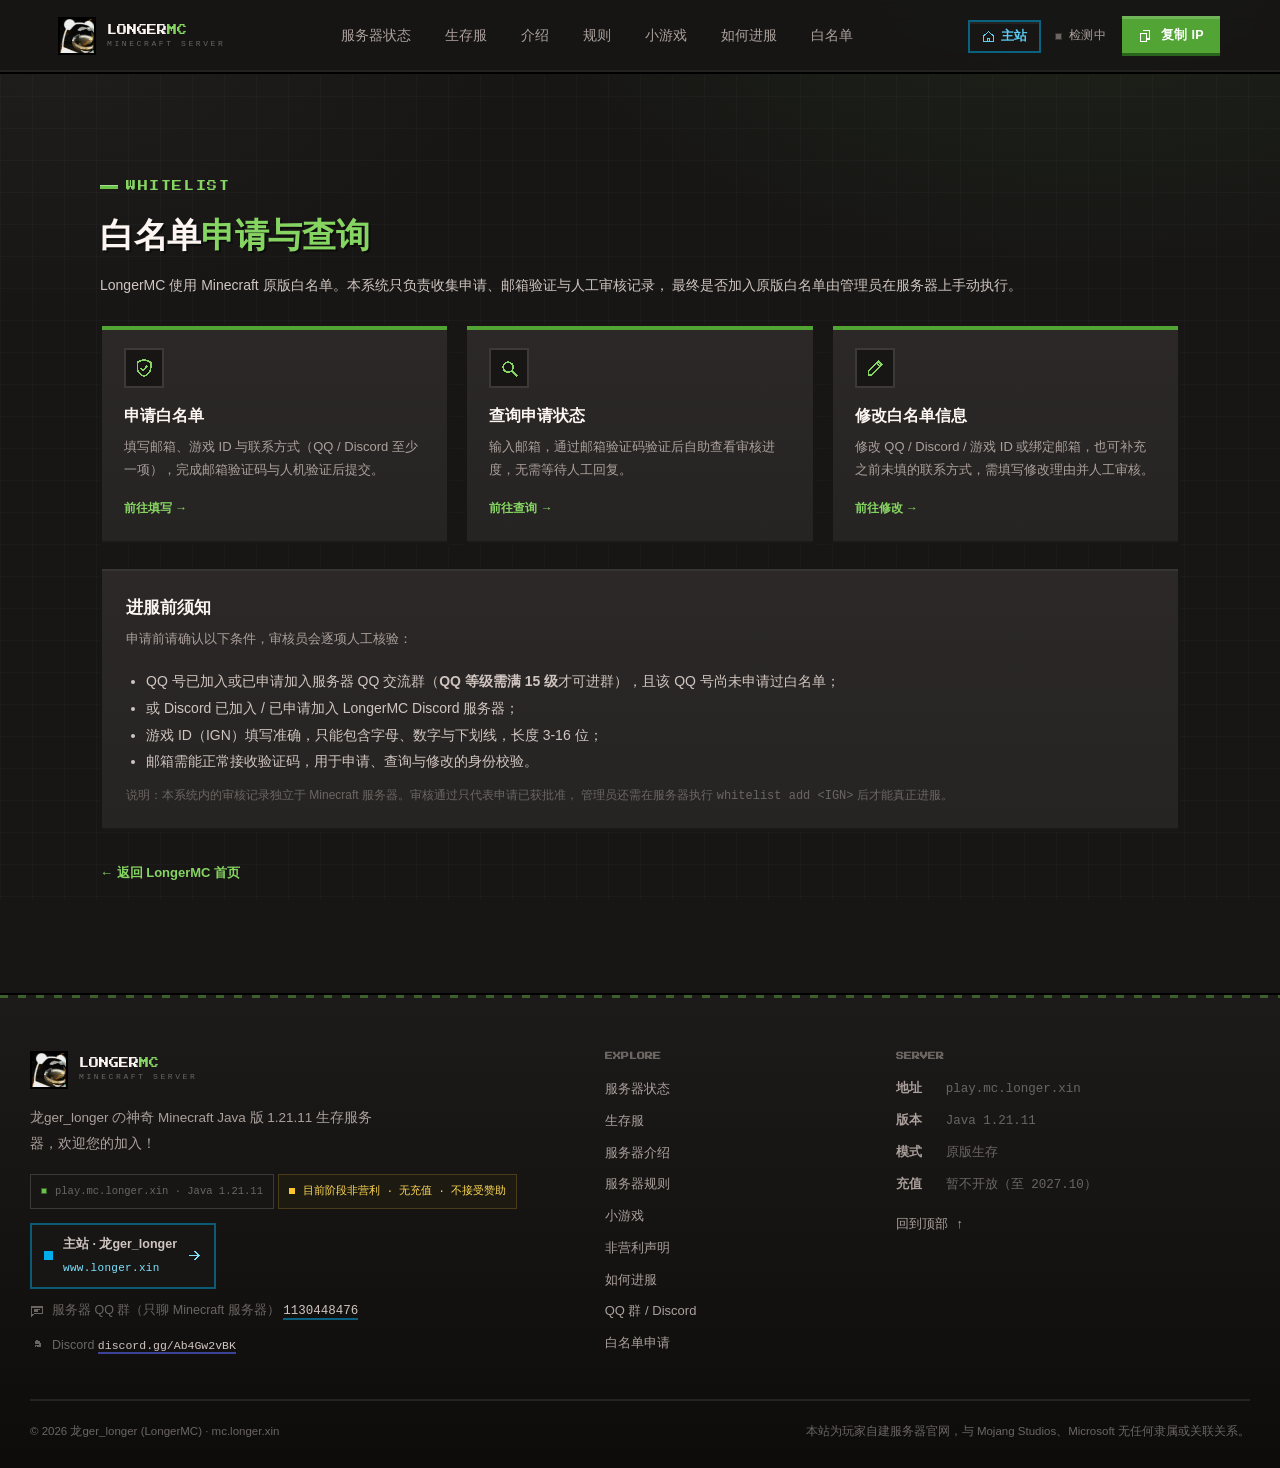
==== whitelist/index.html @ bb091fb3 "feat: 新增白名单申请并统一网页样式" ====
<!DOCTYPE html>
<html lang="zh-CN">
<head>
  <meta charset="UTF-8" />
  <meta name="viewport" content="width=device-width, initial-scale=1.0" />

  <title>白名单申请 · LongerMC</title>
  <meta name="description" content="LongerMC 白名单：在线提交申请、自助查询审核状态、申请修改白名单信息。服务器地址 play.mc.longer.xin。" />
  <meta name="author" content="LongerMC" />
  <meta name="theme-color" content="#0a0d12" />
  <link rel="canonical" href="https://mc.longer.xin/whitelist/" />

  <meta property="og:type" content="website" />
  <meta property="og:site_name" content="LongerMC" />
  <meta property="og:title" content="白名单申请 · LongerMC" />
  <meta property="og:description" content="提交白名单申请 / 查询审核进度 / 申请修改白名单信息" />
  <meta property="og:url" content="https://mc.longer.xin/whitelist/" />

  <link rel="icon" href="/icon.jpg" type="image/jpeg" />
  <link rel="apple-touch-icon" href="/icon.jpg" />

  <link rel="preload" href="/assets/fonts/press-start-2p.woff2" as="font" type="font/woff2" crossorigin />
  <link rel="stylesheet" href="/css/style.css" />
  <link rel="stylesheet" href="/css/whitelist.css" />

  <script>document.documentElement.classList.add('js');</script>
</head>
<body data-section="whitelist">
  <script src="/js/icons.js"></script>
  <div id="nav-root"></div>

  <main id="main" class="wl-page">
    <div class="wl-wrap">
      <header class="wl-head">
        <div class="wl-kicker">WHITELIST</div>
        <h1 class="wl-title">白名单<em>申请与查询</em></h1>
        <p class="wl-sub">
          LongerMC 使用 Minecraft 原版白名单。本系统只负责收集申请、邮箱验证与人工审核记录，
          最终是否加入原版白名单由管理员在服务器上手动执行。
        </p>
      </header>

      <div class="wl-entries">
        <a class="wl-entry" href="/whitelist/apply/">
          <span class="wl-entry-ico" aria-hidden="true"><svg class="icon"><use href="#i-shield"/></svg></span>
          <h3>申请白名单</h3>
          <p>填写邮箱、游戏 ID 与联系方式（QQ / Discord 至少一项），完成邮箱验证码与人机验证后提交。</p>
          <span class="wl-entry-go">前往填写 →</span>
        </a>

        <a class="wl-entry" href="/whitelist/inquire/">
          <span class="wl-entry-ico" aria-hidden="true"><svg class="icon"><use href="#i-search"/></svg></span>
          <h3>查询申请状态</h3>
          <p>输入邮箱，通过邮箱验证码验证后自助查看审核进度，无需等待人工回复。</p>
          <span class="wl-entry-go">前往查询 →</span>
        </a>

        <a class="wl-entry" href="/whitelist/modify/">
          <span class="wl-entry-ico" aria-hidden="true"><svg class="icon"><use href="#i-edit"/></svg></span>
          <h3>修改白名单信息</h3>
          <p>修改 QQ / Discord / 游戏 ID 或绑定邮箱，也可补充之前未填的联系方式，需填写修改理由并人工审核。</p>
          <span class="wl-entry-go">前往修改 →</span>
        </a>
      </div>

      <section class="wl-card" style="margin-top:22px;">
        <h2>进服前须知</h2>
        <p class="wl-hint">申请前请确认以下条件，审核员会逐项人工核验：</p>
        <ul style="margin:0;padding-left:20px;color:var(--text-2);font-size:14px;line-height:1.9;">
          <li>QQ 号已加入或已申请加入服务器 QQ 交流群（<b>QQ 等级需满 15 级</b>才可进群），且该 QQ 号尚未申请过白名单；</li>
          <li>或 Discord 已加入 / 已申请加入 LongerMC Discord 服务器；</li>
          <li>游戏 ID（IGN）填写准确，只能包含字母、数字与下划线，长度 3-16 位；</li>
          <li>邮箱需能正常接收验证码，用于申请、查询与修改的身份校验。</li>
        </ul>
        <p class="wl-note">
          说明：本系统内的审核记录独立于 Minecraft 服务器。审核通过只代表申请已获批准，
          管理员还需在服务器执行 <code class="wl-mono">whitelist add &lt;IGN&gt;</code> 后才能真正进服。
        </p>
      </section>

      <p class="wl-footer-nav">
        <a href="/">← 返回 LongerMC 首页</a>
      </p>

      <!-- 网页通道不可用时的「全人工白名单」入口（内容由 js/whitelist.js 按后端配置渲染） -->
      <section class="wl-card wl-fallback" data-fallback hidden></section>
    </div>
</main>

  <div id="footer-root"></div>

  <script src="/js/nav.js" defer></script>
  <script src="/js/footer.js" defer></script>
  <script src="/js/main.js" defer></script>
  <script src="/js/status.js" defer></script>
  <script src="/js/whitelist.js" defer></script>
</body>
</html>
---- css/style.css ----
/* ============================================================
   LongerMC · 全站样式表
   设计语言：Minecraft OreUI（Bedrock 界面体系）
   - 令牌取自 minecraft.net 官方组件库（mc-components）：
     core / vanilla 灰绿阶梯、#171615 硬边、inset 斜面、#1157be 焦点色
   - 直角、2px 硬边、6px 斜面高光、像素等宽字
   ============================================================ */

@font-face{
  font-family:'Press Start 2P';
  src:url('/assets/fonts/press-start-2p.woff2') format('woff2');
  font-weight:400;
  font-style:normal;
  font-display:swap;
}

/* ------------------------------------------------------------
   1. 设计令牌（OreUI）
   ------------------------------------------------------------ */
:root{
  /* 中性阶梯：core-grey / off-black / off-white */
  --bg:#171615;
  --panel:#262423;
  --panel-2:#3d3938;
  --line-2:#6b6562;

  /* 绿色阶梯：core-green / vanilla-green */
  --grass:#6cc349;
  --grass-2:#86d562;
  --grass-3:#52a535;
  --grass-ink:#2a641c;

  /* 强调色 */
  --gold:#ffc42b;
  --torch:#ffa41f;
  --diamond:#4ad5ff;
  --red:#ff481b;

  /* 外链身份色：主站 www.longer.xin 的蓝 + 横幅青→紫渐变（按像素分 5 段）
     只用在指向主站、QQ 群、Discord 的元素上，不作为本站主题色 */
  --www:#00aeec;
  --www-2:#5cccf5;
  /* Discord 品牌紫（同样只用于外链） */
  --discord:#5865f2;
  --discord-2:#8b95ff;

  /* 文本 */
  --text:#fcf5f1;
  --text-2:#d0c5c0;
  --muted:#aba09c;
  --muted-2:#6b6562;

  --pixel:'Press Start 2P',ui-monospace,SFMono-Regular,Menlo,Consolas,monospace;
  --mono:ui-monospace,SFMono-Regular,"SF Mono",Menlo,Consolas,"Liberation Mono",monospace;
  --sans:-apple-system,BlinkMacSystemFont,"Segoe UI","PingFang SC","Hiragino Sans GB","Microsoft YaHei","Noto Sans SC",sans-serif;

  /* OreUI 形状：硬边 2px + 斜面 inset + 无圆角 */
  --ore-border:2px solid #171615;
  --ore-focus:0 0 0 2px #1157be,0 0 0 3px #fff;
  --shadow-card:inset 0 2px 0 rgba(255,255,255,.06),inset 0 -2px 0 rgba(0,0,0,.3);
  --shadow-card-hover:inset 0 2px 0 rgba(255,255,255,.1),inset 0 -2px 0 rgba(0,0,0,.36);
  --ease:cubic-bezier(.22,.68,.3,1);
  --nav-h:72px;
}

/* ------------------------------------------------------------
   2. 重置与基础
   ------------------------------------------------------------ */
*,*::before,*::after{box-sizing:border-box;margin:0;padding:0;border-radius:0}
html{scroll-behavior:smooth;-webkit-text-size-adjust:100%;scroll-padding-top:90px}

body{
  font-family:var(--sans);
  color:var(--text);
  line-height:1.75;
  min-height:100vh;
  display:flex;
  flex-direction:column;
  overflow-x:hidden;
  background-color:var(--bg);
  background-image:
    radial-gradient(900px 520px at 84% -6%,rgba(108,195,73,.09),transparent 62%),
    radial-gradient(760px 460px at 4% 4%,rgba(107,101,98,.1),transparent 60%),
    linear-gradient(rgba(252,245,241,.022) 1px,transparent 1px),
    linear-gradient(90deg,rgba(252,245,241,.022) 1px,transparent 1px);
  background-size:auto,auto,32px 32px,32px 32px;
  background-attachment:fixed;
  -webkit-font-smoothing:antialiased;
  -moz-osx-font-smoothing:grayscale;
}

main{flex:1 0 auto;width:100%;position:relative;z-index:1}
img,svg{max-width:100%}
a{color:inherit}
button{font:inherit;color:inherit;background:none;border:0}
code{font-family:var(--mono)}
[hidden]{display:none !important}

::selection{background:rgba(108,195,73,.4);color:#fff}

:focus-visible{outline:2px solid #1157be;outline-offset:2px;box-shadow:0 0 0 1px #fff}

.svg-sprite{position:absolute;width:0;height:0;overflow:hidden;pointer-events:none}
.icon{width:20px;height:20px;display:block;flex:none;shape-rendering:crispEdges}

.sr-only{
  position:absolute !important;width:1px;height:1px;padding:0;margin:-1px;
  overflow:hidden;clip:rect(0 0 0 0);white-space:nowrap;border:0;
}

/* 跳到主要内容 */
.skip-link{
  position:absolute;left:-9999px;top:0;z-index:300;
  padding:12px 20px;background:var(--grass);color:#171615;
  font-weight:800;text-decoration:none;border:var(--ore-border);
}
.skip-link:focus{left:12px;top:12px}

/* 滚动条：OreUI 冷灰轨道 */
::-webkit-scrollbar{width:12px;height:12px}
::-webkit-scrollbar-track{background:#171615;border-left:1px solid #262423}
::-webkit-scrollbar-thumb{background:#4a4544;border:2px solid #171615}
::-webkit-scrollbar-thumb:hover{background:#6b6562}

/* 滚动进度 */
.scroll-progress{
  position:fixed;left:0;right:0;top:0;height:3px;z-index:120;
  background:#0d0c0b;pointer-events:none;
}
.scroll-progress span{
  display:block;height:100%;width:100%;
  background:linear-gradient(180deg,#86d562,#52a535);
  transform:scaleX(0);transform-origin:0 50%;
}

/* 顶部声明公告条 */
.announce{
  position:relative;z-index:110;
  background-color:var(--panel);
  background-image:
    repeating-conic-gradient(rgba(255,196,43,.055) 0% 25%,transparent 0% 50%),
    linear-gradient(180deg,#332f1c 0%,#262423 100%);
  background-size:12px 12px,auto;
  border-bottom:2px solid #171615;
  box-shadow:inset 0 2px 0 rgba(255,196,43,.18),inset 0 -2px 0 rgba(0,0,0,.3);
}
.announce::before{
  content:'';position:absolute;left:0;top:0;bottom:0;width:4px;
  background:var(--gold);
}
.announce-inner{
  max-width:1220px;margin:0 auto;padding:10px 28px;
  display:flex;align-items:center;gap:14px;
  font-size:12.5px;line-height:1.7;color:var(--text-2);
}
.announce-badge{
  flex:none;padding:5px 8px;
  font-family:var(--pixel);font-size:8px;line-height:1;
  color:#171615;background:var(--gold);
  border:1px solid #171615;
  box-shadow:inset 0 2px 0 rgba(255,255,255,.45),inset 0 -2px 0 rgba(0,0,0,.25);
}
.announce p{min-width:0}
.announce b{color:#ffd953;font-weight:700}
.announce a{
  margin-left:6px;color:var(--gold);font-weight:700;white-space:nowrap;
  text-decoration:none;border-bottom:2px solid rgba(255,196,43,.45);
  transition:color .18s,border-color .18s;
}
.announce a:hover{color:#fff27a;border-color:#fff27a}

/* ------------------------------------------------------------
   3. 通用文字与标签
   ------------------------------------------------------------ */
.hl{color:var(--grass-2)}
.kicker{
  display:inline-flex;align-items:center;gap:10px;
  font-family:var(--pixel);font-size:8px;line-height:1.6;
  color:var(--grass-2);
  margin-bottom:16px;
}
.kicker span{color:var(--muted-2)}
.kicker::before{content:'';width:18px;height:4px;background:var(--grass);flex:none;box-shadow:inset 0 1px 0 rgba(255,255,255,.4)}
.kicker--plain{color:var(--muted);margin-bottom:12px}
.kicker--plain::before{background:var(--muted-2)}

.notice{
  margin-top:18px;padding:14px 18px;font-size:14px;color:var(--text-2);
  background:var(--panel);border:2px solid #171615;
  box-shadow:var(--shadow-card);
}
.notice code{color:var(--grass-2)}

/* 状态灯 */
.dot{
  display:inline-block;width:8px;height:8px;flex:none;
  background:#6b6562;
  box-shadow:inset 0 0 0 1px rgba(0,0,0,.5);
}
.dot.on{
  background:var(--grass-2);
  box-shadow:inset 0 0 0 1px rgba(0,0,0,.35),0 0 10px rgba(134,213,98,.7);
  animation:pulse 2s infinite;
}
.dot.off{
  background:var(--red);
  box-shadow:inset 0 0 0 1px rgba(0,0,0,.35),0 0 10px rgba(255,72,27,.55);
}
@keyframes pulse{0%,100%{opacity:1}50%{opacity:.4}}

/* ------------------------------------------------------------
   4. 按钮（OreUI：2px 硬边 + 6px 斜面）
   ------------------------------------------------------------ */
.btn{
  display:inline-flex;align-items:center;justify-content:center;gap:9px;
  padding:13px 24px;
  font-size:14px;font-weight:800;font-family:var(--sans);letter-spacing:.03em;
  color:#fff;text-decoration:none;cursor:pointer;white-space:nowrap;
  background:var(--grass-3);
  border:var(--ore-border);
  box-shadow:
    inset 0 6px 0 rgba(255,255,255,.16),
    inset 0 -6px 0 var(--grass-ink);
  transition:background .12s var(--ease),box-shadow .12s var(--ease),color .12s;
}
.btn .icon{width:17px;height:17px}
.btn:hover{
  background:linear-gradient(0deg,rgba(255,255,255,.16),rgba(255,255,255,.16)),var(--grass-3);
}
.btn:active{
  background:var(--grass-ink);
  box-shadow:none;
  transform:translateY(2px);
}
.btn:focus-visible{outline:2px solid #1157be;outline-offset:-2px;box-shadow:var(--ore-focus)}
.btn-ghost{
  color:var(--text);
  background:var(--panel-2);
  border-color:#171615;
  box-shadow:inset 0 6px 0 rgba(255,255,255,.08),inset 0 -6px 0 #171615;
}
.btn-ghost:hover{
  background:linear-gradient(0deg,rgba(255,255,255,.1),rgba(255,255,255,.1)),var(--panel-2);
}
.btn-ghost:active{background:#171615;box-shadow:none}
.btn-gold-ghost{
  color:#171615;
  background:var(--gold);
  border-color:#171615;
  box-shadow:inset 0 6px 0 rgba(255,255,255,.4),inset 0 -6px 0 #b87918;
}
.btn-gold-ghost:hover{
  background:linear-gradient(0deg,rgba(255,255,255,.22),rgba(255,255,255,.22)),var(--gold);
}
.btn-gold-ghost:active{background:#db9f21;box-shadow:none;color:#171615}
.btn-sm{
  padding:9px 16px;font-size:12.5px;
  box-shadow:inset 0 3px 0 rgba(255,255,255,.18),inset 0 -3px 0 var(--grass-ink);
}
.btn-sm .icon{width:14px;height:14px}
.btn-block{width:100%}

.icon-btn{
  width:34px;height:34px;display:grid;place-items:center;
  color:var(--text-2);cursor:pointer;
  background:var(--panel-2);border:2px solid #171615;
  box-shadow:inset 0 2px 0 rgba(255,255,255,.1),inset 0 -2px 0 rgba(0,0,0,.3);
  transition:background .18s,color .18s;
}
.icon-btn:hover{
  color:#fff;
  background:linear-gradient(0deg,rgba(255,255,255,.12),rgba(255,255,255,.12)),var(--panel-2);
}
.icon-btn:active{background:#171615;box-shadow:none}
.icon-btn .icon{width:16px;height:16px}
.icon-btn.is-spinning .icon{animation:spin .9s linear infinite}
@keyframes spin{to{transform:rotate(360deg)}}

/* 复制成功状态 */
.is-copied{color:var(--grass-2) !important;border-color:var(--grass-2) !important}
.is-failed{color:var(--red) !important;border-color:var(--red) !important}

.copy-mini{
  width:22px;height:22px;display:inline-grid;place-items:center;
  vertical-align:-4px;margin-left:4px;cursor:pointer;
  color:#171615;background:var(--grass-2);
  border:1px solid #171615;
  transition:background .18s,color .18s;
}
.copy-mini:hover{background:#a0e081}
.copy-mini .icon{width:12px;height:12px}

/* ------------------------------------------------------------
   5. 导航（OreUI 顶部栏）
   ------------------------------------------------------------ */
.nav{
  position:sticky;top:0;z-index:100;
  background:rgba(23,22,21,.94);
  -webkit-backdrop-filter:blur(10px);
  backdrop-filter:blur(10px);
  border-bottom:2px solid #000;
  box-shadow:inset 0 -2px 0 rgba(255,255,255,.05);
  transition:background .25s,box-shadow .25s;
}
.nav.scrolled{
  background:#171615;
  box-shadow:inset 0 -2px 0 rgba(108,195,73,.22),0 6px 18px -12px #000;
}
.nav-inner{
  max-width:1220px;height:var(--nav-h);margin:0 auto;padding:0 28px;
  display:flex;align-items:center;justify-content:space-between;gap:18px;
}

.brand{display:flex;align-items:center;gap:11px;text-decoration:none;color:var(--text);flex:none}
.brand-logo{
  width:38px;height:38px;flex:none;display:block;object-fit:cover;
  border:2px solid #000;
  box-shadow:inset 0 0 0 1px rgba(252,245,241,.14);
  filter:brightness(.94) saturate(1.05);
}
.brand-text{display:flex;flex-direction:column;gap:5px;line-height:1}
.brand-name{font-family:var(--pixel);font-size:10px;color:var(--text)}
.brand-name em{font-style:normal;color:var(--grass-2)}
.brand-sub{font-family:var(--mono);font-size:8px;letter-spacing:2.6px;color:var(--muted-2)}

.nav-links{display:flex;gap:2px;margin-left:auto;margin-right:auto}
.nav-links a{
  position:relative;padding:10px 14px;font-size:13.5px;color:var(--muted);
  text-decoration:none;white-space:nowrap;
  border:2px solid transparent;
  transition:color .18s,background .18s,border-color .18s;
}
.nav-links a:hover{color:var(--text);background:var(--panel);border-color:#000}
.nav-links a.active{
  color:#fff;background:var(--grass-3);border-color:#000;
  box-shadow:inset 0 2px 0 rgba(255,255,255,.2),inset 0 -2px 0 var(--grass-ink);
}

.nav-actions{display:flex;align-items:center;gap:14px;flex:none}
.nav-actions > .btn{min-width:98px}
.nav-live{display:inline-flex;align-items:center;gap:7px;font-size:12px;color:var(--muted);font-family:var(--mono);letter-spacing:.3px}
.nav-live .dot{width:7px;height:7px}

/* ------------------------------------------------------------
   6. Hero
   ------------------------------------------------------------ */
.hero{
  position:relative;overflow:hidden;
  padding:78px 0 200px;
  scroll-margin-top:0;
}
.hero-inner{
  position:relative;z-index:3;
  width:100%;max-width:1220px;margin:0 auto;padding:0 28px;
  display:grid;grid-template-columns:minmax(0,1.04fr) minmax(0,.96fr);
  gap:44px;align-items:center;
}

.hero-stars{
  position:absolute;inset:0;z-index:0;pointer-events:none;opacity:.6;
  background-image:
    radial-gradient(1.5px 1.5px at 8% 18%,rgba(252,245,241,.5),transparent 100%),
    radial-gradient(1.5px 1.5px at 23% 42%,rgba(252,245,241,.28),transparent 100%),
    radial-gradient(2px 2px at 37% 12%,rgba(252,245,241,.38),transparent 100%),
    radial-gradient(1.5px 1.5px at 58% 34%,rgba(252,245,241,.3),transparent 100%),
    radial-gradient(1.5px 1.5px at 72% 16%,rgba(252,245,241,.4),transparent 100%),
    radial-gradient(2px 2px at 88% 38%,rgba(252,245,241,.26),transparent 100%),
    radial-gradient(1.5px 1.5px at 94% 10%,rgba(252,245,241,.44),transparent 100%);
  background-size:640px 460px;
  animation:twinkle 9s steps(2,jump-none) infinite;
}
@keyframes twinkle{0%,100%{opacity:.45}50%{opacity:.75}}

.pixel-cloud{
  position:absolute;z-index:1;width:56px;height:14px;pointer-events:none;
  background:rgba(252,245,241,.07);
  box-shadow:
    14px -14px 0 rgba(252,245,241,.07),
    28px 0 0 rgba(252,245,241,.05),
    42px -8px 0 rgba(252,245,241,.05);
  animation:cloudDrift 42s linear infinite;
}
.cloud-a{top:15%;left:3%}
.cloud-b{top:36%;right:5%;transform:scale(.78);opacity:.65;animation-duration:56s;animation-direction:reverse}
.cloud-c{top:7%;left:39%;transform:scale(.6);opacity:.5;animation-duration:64s;animation-direction:reverse}
@keyframes cloudDrift{
  0%,100%{translate:0 0}
  50%{translate:26px -9px}
}

.hero-copy{position:relative;z-index:2;min-width:0}

.eyebrow{
  display:inline-flex;align-items:center;gap:12px;flex-wrap:wrap;
  font-family:var(--pixel);font-size:8px;
  color:var(--muted);margin-bottom:22px;
}
.eyebrow-brand{color:var(--grass-2)}
.eyebrow-div{width:22px;height:2px;background:var(--line-2)}

.hero h1{
  font-size:clamp(34px,5.1vw,64px);
  line-height:1.16;
  font-weight:900;
  letter-spacing:-.015em;
  margin-bottom:20px;
  text-shadow:3px 3px 0 rgba(0,0,0,.5);
}
.hero h1 .hl{
  color:var(--grass-2);
  text-shadow:3px 3px 0 rgba(0,0,0,.5),0 0 40px rgba(108,195,73,.28);
}
.hero-lede{
  max-width:540px;
  font-size:15.5px;line-height:1.95;color:var(--text-2);
  text-wrap:pretty;
}
.hero-lede span{display:block}

/* 地址卡片：OreUI 深灰面板 */
.ip-card{
  position:relative;
  display:flex;align-items:center;gap:14px;
  max-width:520px;margin-top:30px;padding:14px 15px 14px 18px;
  background:var(--panel);
  border:2px solid #171615;
  box-shadow:
    inset 0 2px 0 rgba(255,255,255,.07),
    inset 0 -2px 0 rgba(0,0,0,.3);
}
.ip-card::before{
  content:'';position:absolute;left:0;top:0;bottom:0;width:4px;
  background:var(--grass-3);
}
.ip-icon{
  width:42px;height:42px;flex:none;display:grid;place-items:center;
  color:var(--grass-2);
  background:#171615;
  border:2px solid #3d3938;
  box-shadow:inset 0 2px 0 rgba(255,255,255,.06);
}
.ip-icon .icon{width:19px;height:19px}
.ip-body{display:flex;flex-direction:column;gap:5px;flex:1;min-width:0}
.ip-label{
  font-family:var(--pixel);font-size:7px;line-height:1;
  color:var(--muted-2);
}
.ip-value{
  font-family:var(--mono);font-size:clamp(14px,1.7vw,17px);
  color:#fff;letter-spacing:.3px;line-height:1.3;word-break:break-all;
}
.ip-copy{
  display:inline-flex;align-items:center;justify-content:center;gap:6px;flex:none;cursor:pointer;
  min-width:68px;
  padding:8px 12px;font-size:12px;font-weight:800;
  color:#fff;background:var(--grass-3);
  border:2px solid #171615;
  box-shadow:inset 0 3px 0 rgba(255,255,255,.18),inset 0 -3px 0 var(--grass-ink);
  transition:background .15s,color .15s,box-shadow .15s;
}
.ip-copy:hover{
  background:linear-gradient(0deg,rgba(255,255,255,.18),rgba(255,255,255,.18)),var(--grass-3);
}
.ip-copy:active{background:var(--grass-ink);box-shadow:none}
.ip-copy .icon{width:13px;height:13px}

/* 地址下方的版本提示 */
.ip-hint{
  display:flex;align-items:center;gap:8px;
  margin-top:12px;font-size:12.5px;color:var(--muted-2);
}
.ip-hint::before{content:'';width:6px;height:6px;flex:none;background:var(--grass);}

.hero-actions{display:flex;flex-wrap:wrap;gap:14px;margin-top:24px}

.hero-live{
  display:flex;align-items:center;gap:10px;flex-wrap:wrap;
  margin-top:26px;font-size:12.5px;color:var(--muted);
}
.hero-live b{color:var(--grass-2);font-family:var(--mono);font-size:14px}
.live-sep{width:1px;height:12px;background:var(--line-2)}
.live-count{display:inline-flex;align-items:baseline;gap:5px}

/* Hero 插画 */
.hero-art{
  position:relative;z-index:2;
  min-height:400px;display:grid;place-items:center;
}
.art-glow{
  position:absolute;width:78%;aspect-ratio:1;z-index:0;
  background:radial-gradient(circle,rgba(108,195,73,.2),rgba(108,195,73,.05) 45%,transparent 68%);
  filter:blur(8px);
}
.voxel{position:relative;z-index:1;width:min(100%,540px);height:auto;filter:drop-shadow(0 26px 26px rgba(0,0,0,.5))}
.bob{transform-box:view-box}
.bob-a{animation:bob 7s ease-in-out infinite}
.bob-b{animation:bob 5.6s ease-in-out infinite;animation-delay:-1.6s}
.bob-c{animation:bob 6.4s ease-in-out infinite;animation-delay:-3.2s}
.bob-d{animation:bob 6.8s ease-in-out infinite;animation-delay:-4.4s}
@keyframes bob{0%,100%{transform:translateY(0)}50%{transform:translateY(-13px)}}
.sparks rect{animation:spark 3.2s steps(2,jump-none) infinite}
.sparks rect:nth-child(2){animation-delay:-.7s}
.sparks rect:nth-child(3){animation-delay:-1.4s}
.sparks rect:nth-child(4){animation-delay:-2.1s}
.sparks--gold rect:nth-child(2){animation-delay:-1s}
.sparks--gold rect:nth-child(3){animation-delay:-2.4s}
@keyframes spark{0%,100%{opacity:.2}50%{opacity:1}}

.art-tag{
  position:absolute;z-index:3;
  display:inline-flex;align-items:center;
  padding:8px 10px;
  font-family:var(--pixel);font-size:8px;line-height:1;
  color:var(--text-2);
  background:#171615;
  border:2px solid #3d3938;
  box-shadow:inset 0 2px 0 rgba(255,255,255,.06);
  white-space:nowrap;
}
.art-tag::before{content:'';width:6px;height:6px;background:var(--grass);margin-right:7px;flex:none}
.art-tag--survival{top:9%;left:1%}
.art-tag--version{top:25%;right:2%;color:#171615;background:var(--gold);border-color:#171615}
.art-tag--version::before{background:#171615}
.art-tag--java{bottom:17%;left:13%;color:var(--diamond);border-color:#2b4a54}
.art-tag--java::before{background:var(--diamond)}

/* 地面剪影：像素树与火把 */
.terra-prop{position:absolute;z-index:1;pointer-events:none;filter:brightness(.3)}
.terra-prop--tree1{left:8.6%;bottom:44%;width:42px}
.terra-prop--tree2{left:47.2%;bottom:51.6%;width:38px;opacity:.92}
.terra-prop--tree3{left:84%;bottom:44.2%;width:40px;opacity:.88}
.terra-prop--t1{left:28.8%;bottom:46.8%;width:15px;filter:none}
.terra-prop--t2{left:65.8%;bottom:40.2%;width:13px;filter:none}
.terra-glow{
  position:absolute;z-index:0;width:64px;height:64px;pointer-events:none;
  background:radial-gradient(circle,rgba(255,196,43,.2),transparent 60%);
  animation:spark 3.2s steps(2,jump-none) infinite;
}
.terra-glow--t1{left:26.9%;bottom:calc(46.8% + 14px)}
.terra-glow--t2{left:64%;bottom:calc(40.2% + 12px);animation-delay:-1.6s}

/* 像素地形 */
.terrain{
  position:absolute;left:0;right:0;bottom:-1px;z-index:2;
  height:180px;pointer-events:none;
}
.terrain .terra-hills{display:block;width:100%;height:100%}

/* ------------------------------------------------------------
   7. 区块
   ------------------------------------------------------------ */
.section{
  position:relative;
  width:100%;max-width:1220px;
  margin:0 auto;padding:100px 28px;
  scroll-margin-top:84px;
}
.section + .section{border-top:0}
.section + .section::before{
  content:'';position:absolute;top:0;left:0;right:0;height:2px;
  background:repeating-linear-gradient(90deg,rgba(108,195,73,.4) 0 14px,transparent 14px 28px);
  opacity:.55;pointer-events:none;
}

/* 区块氛围：规则偏红石调 / 小游戏偏末地紫调 */
.section--rules{
  background:radial-gradient(620px 260px at 92% 0%,rgba(255,72,27,.06),transparent 62%);
}
.section--coming{
  background:
    radial-gradient(620px 280px at 4% 0%,rgba(139,92,246,.08),transparent 62%),
    radial-gradient(520px 240px at 96% 82%,rgba(74,213,255,.05),transparent 62%);
}

.section-head{margin-bottom:42px;max-width:760px}
.section-head h2{
  font-size:clamp(26px,3.5vw,40px);
  font-weight:900;line-height:1.26;letter-spacing:-.015em;
  text-shadow:2px 2px 0 rgba(0,0,0,.45);
}
.section-head p{margin-top:13px;color:var(--text-2);font-size:15px;line-height:1.9}

/* ------------------------------------------------------------
   8. 状态控制台（OreUI 面板）
   ------------------------------------------------------------ */
.console{
  position:relative;
  background:linear-gradient(180deg,#2f2b2a 0%,#262423 100%);
  border:2px solid #171615;
  box-shadow:
    inset 0 2px 0 rgba(255,255,255,.08),
    inset 0 -2px 0 rgba(0,0,0,.35),
    0 24px 44px -30px #000;
}
.console::before{
  content:'';position:absolute;top:0;left:0;right:0;height:3px;
  background:var(--grass-3);
}

.console-bar{
  display:flex;align-items:center;justify-content:space-between;gap:14px;
  padding:11px 15px;
  border-bottom:2px solid #171615;
  background:#171615;
  font-family:var(--mono);font-size:11.5px;letter-spacing:.4px;color:var(--muted);
}
.console-title{display:flex;align-items:center;gap:10px;min-width:0;white-space:nowrap;overflow:hidden;text-overflow:ellipsis}
.console-dots{display:inline-flex;gap:5px;flex:none}
.console-dots i{width:7px;height:7px;background:#4a4544}
.console-dots i:nth-child(1){background:#b42d10}
.console-dots i:nth-child(2){background:#b87918}
.console-dots i:nth-child(3){background:#3c8527}
.console-path{color:var(--muted-2);overflow:hidden;text-overflow:ellipsis}
.console-tools{display:flex;align-items:center;gap:12px;flex:none}
.console-updated{font-size:11px;color:var(--muted-2);letter-spacing:.2px}
.console-updated.is-error{color:#ff6d3a}

.server-entry{
  display:grid;grid-template-columns:auto minmax(0,1fr) auto;
  gap:18px;align-items:center;
  padding:24px 26px;
  border-bottom:2px solid #171615;
}
.server-icon{
  width:60px;height:60px;flex:none;
  border:2px solid #171615;
  box-shadow:inset 0 0 0 2px rgba(252,245,241,.08);
  overflow:hidden;
}
.server-icon img{width:100%;height:100%;object-fit:cover;display:block}
.server-meta{min-width:0}
.server-name{
  display:flex;align-items:center;gap:8px;flex-wrap:wrap;
  font-size:18px;font-weight:900;letter-spacing:.2px;color:#fff;
}
.version-pill{
  font-family:var(--pixel);font-size:7px;line-height:1;
  padding:5px 8px;color:#171615;background:var(--grass-2);
  border:1px solid #171615;
  box-shadow:inset 0 2px 0 rgba(255,255,255,.4),inset 0 -2px 0 rgba(0,0,0,.2);
}
.edition-pill{
  font-family:var(--mono);font-size:9.5px;letter-spacing:1.4px;
  padding:4px 8px;color:var(--diamond);
  border:1px solid #2b4a54;background:rgba(74,213,255,.08);
}
.server-motd{
  margin-top:6px;font-size:13.5px;color:var(--muted);
  overflow:hidden;text-overflow:ellipsis;white-space:nowrap;
}
.server-addr{
  display:flex;align-items:center;gap:7px;
  margin-top:8px;font-size:11.5px;color:var(--muted-2);
}
.server-addr .icon{width:13px;height:13px;color:var(--grass)}
.server-addr code{font-size:12px;letter-spacing:.2px}
.server-side{
  display:flex;flex-direction:column;align-items:flex-end;gap:8px;
}
.server-state{
  display:inline-flex;align-items:center;gap:8px;
  font-size:13px;font-weight:700;color:var(--text-2);white-space:nowrap;
}
.ping-bars{display:flex;align-items:flex-end;gap:2px;height:16px}
.ping-bars i{width:3px;background:#4a4544;transition:background .3s}
.ping-bars i:nth-child(1){height:4px}
.ping-bars i:nth-child(2){height:7px}
.ping-bars i:nth-child(3){height:10px}
.ping-bars i:nth-child(4){height:13px}
.ping-bars i:nth-child(5){height:16px}
.ping-bars.on i{background:var(--grass-2)}
.ping-bars.off i{background:#8f1f0b}

.stat-grid{display:grid;grid-template-columns:repeat(3,minmax(0,1fr))}
.stat{
  position:relative;display:block;text-align:left;
  padding:22px 26px;min-width:0;
  background:rgba(252,245,241,.015);
}
.stat + .stat{border-left:2px solid #171615}
.stat-top{display:flex;align-items:center;justify-content:space-between;gap:10px}
.stat-label{font-size:12px;letter-spacing:.6px;color:var(--muted)}
.stat-index{font-family:var(--pixel);font-size:7px;color:var(--muted-2)}
.stat-value{
  font-family:var(--mono);font-size:26px;font-weight:700;
  line-height:1.4;color:#fff;margin-top:8px;
  overflow:hidden;text-overflow:ellipsis;
}
.stat-value--ip code{font-size:14px;color:var(--grass-2);letter-spacing:.2px;word-break:break-all}
.stat-note{font-family:var(--mono);font-size:10.5px;letter-spacing:.4px;color:var(--muted-2);margin-top:6px}

/* 状态卡左侧饰条 */
.stat::before{
  content:'';position:absolute;left:0;top:0;bottom:0;width:3px;
  background:var(--grass-3);
  opacity:.4;transition:opacity .2s;
}
.stat:hover::before{opacity:1}

.stat-copy{cursor:pointer;transition:background .18s}
.stat-copy:hover{background:rgba(108,195,73,.07)}
.stat-copy:hover .stat-note{color:var(--grass-2)}
.stat-copy:hover .stat-value--ip code{color:#fff}

/* 在线玩家 */
.players-panel{padding:22px 26px 24px;border-top:2px solid #171615}
.panel-title{
  display:flex;align-items:center;gap:10px;
  font-size:12px;letter-spacing:.6px;color:var(--muted);
  margin-bottom:14px;
}
.panel-count{font-family:var(--mono);font-size:10.5px;color:var(--muted-2)}
.player-list{display:flex;flex-wrap:wrap;gap:8px}
.player-chip{
  display:inline-flex;align-items:center;gap:8px;
  padding:6px 11px 6px 7px;font-size:13px;color:var(--text-2);
  background:#171615;
  border:2px solid #3d3938;
  transition:border-color .18s,background .18s,color .18s;
}
.player-chip:hover{border-color:var(--grass-3);color:#fff}
.player-avatar{
  position:relative;width:20px;height:20px;flex:none;display:block;overflow:hidden;
  background:#262423;
  box-shadow:inset 0 0 0 1px #000;
}
.player-avatar .pixel-head{position:absolute;inset:0;width:100%;height:100%;display:block;shape-rendering:crispEdges}
.player-avatar img{
  position:absolute;inset:0;width:100%;height:100%;display:block;
  object-fit:cover;image-rendering:pixelated;
}

/* ------------------------------------------------------------
   9. 生存服特色 Bento
   ------------------------------------------------------------ */
.bento{display:grid;grid-template-columns:repeat(6,minmax(0,1fr));gap:16px}

.feature{
  position:relative;overflow:hidden;
  padding:26px;
  background:linear-gradient(180deg,#2b2827 0%,#262423 100%);
  border:2px solid #171615;
  box-shadow:var(--shadow-card);
  transition:border-color .2s,box-shadow .2s,background .2s;
}
.feature::before{
  content:'';position:absolute;top:0;left:0;right:0;height:4px;z-index:1;
  background:var(--grass-3);
  transition:background .2s;
}
.feature:has(.icon-tile--gold)::before{background:var(--gold)}
.feature:has(.icon-tile--diamond)::before{background:var(--diamond)}
.feature:has(.icon-tile--torch)::before{background:var(--torch)}
.feature:hover{
  border-color:#000;
  box-shadow:var(--shadow-card-hover);
  background:linear-gradient(180deg,#332f2e 0%,#2b2827 100%);
}

.feature--wide{grid-column:span 4;display:grid;grid-template-columns:minmax(0,1fr) 190px;gap:20px;align-items:center;padding:32px}
.feature--sm{grid-column:span 2;display:flex;flex-direction:column}

.feature h3{font-size:18px;font-weight:900;letter-spacing:-.01em;margin-bottom:9px}
.feature p{font-size:13.5px;line-height:1.9;color:var(--muted)}
.feature--wide h3{font-size:21px}
.feature-meta{
  display:flex;align-items:center;gap:8px;
  margin-top:auto;padding-top:18px;
  border-top:2px solid #171615;
  font-family:var(--mono);font-size:10.5px;letter-spacing:.4px;
  color:var(--muted-2);
}
.feature-meta::before{content:'';width:5px;height:5px;flex:none;background:var(--grass)}

.icon-tile{
  width:46px;height:46px;display:grid;place-items:center;
  margin-bottom:18px;
  color:var(--grass-2);
  background:#171615;
  border:2px solid #3d3938;
  box-shadow:inset 0 2px 0 rgba(255,255,255,.07),inset 0 -2px 0 rgba(0,0,0,.35);
  transition:border-color .2s;
}
.icon-tile .icon{width:24px;height:24px}
.icon-tile--gold{color:var(--gold);border-color:#6d5620}
.icon-tile--diamond{color:var(--diamond);border-color:#2b4a54}
.icon-tile--torch{color:var(--torch);border-color:#6b4a20}

.ticks{list-style:none;display:flex;flex-wrap:wrap;gap:8px 16px;margin-top:18px}
.ticks li{display:inline-flex;align-items:center;gap:6px;font-family:var(--mono);font-size:11.5px;color:var(--text-2)}
.ticks .icon{width:12px;height:12px;color:var(--grass)}

.feature-art{position:relative;display:grid;place-items:center;min-height:150px}
.feature-art svg{position:relative;z-index:1;width:100%;max-width:180px;height:auto;filter:drop-shadow(0 14px 14px rgba(0,0,0,.45))}
.feature-art-glow{
  position:absolute;width:82%;aspect-ratio:1;
  background:radial-gradient(circle,rgba(108,195,73,.2),transparent 66%);
}

/* 特色卡水印装饰 */
.feature-deco{
  position:absolute;top:16px;right:16px;width:58px;z-index:0;
  opacity:.4;pointer-events:none;
  transition:opacity .22s;
}
.feature-deco svg{display:block;width:100%;height:auto}
.feature:hover .feature-deco{opacity:.75}
.feature--sm h3,.feature--sm p{position:relative;z-index:1}
.feature-deco--bars{width:54px;top:20px}
.bar-live{animation:spark 2.6s steps(2,jump-none) infinite}
.feature--copy .feature-meta{margin-top:2px}

.feature--copy{
  display:flex;flex-direction:column;justify-content:space-between;
  background:
    linear-gradient(180deg,rgba(108,195,73,.14) 0%,rgba(23,22,21,.2) 55%),
    linear-gradient(180deg,#2b2827 0%,#262423 100%);
  border-color:#3c8527;
}
.feature--copy h3{font-size:16.5px}
.feature-ip{
  display:block;margin:16px 0 18px;
  font-family:var(--mono);font-size:13px;color:var(--grass-2);
  padding:9px 11px;
  background:#171615;
  border:2px solid #3d3938;
  word-break:break-all;
}

/* ------------------------------------------------------------
   9.1 服务器介绍（插件卡片）
   ------------------------------------------------------------ */
.plugin-grid{display:grid;grid-template-columns:repeat(2,minmax(0,1fr));gap:16px}

.plugin{
  position:relative;display:flex;flex-direction:column;
  padding:24px 26px 22px;
  background:linear-gradient(180deg,#2b2827 0%,#262423 100%);
  border:2px solid #171615;
  box-shadow:var(--shadow-card);
  transition:border-color .2s,box-shadow .2s;
}
.plugin:hover{
  border-color:#3c8527;
  box-shadow:var(--shadow-card-hover);
}

.plugin-top{display:flex;align-items:center;justify-content:space-between;gap:12px;margin-bottom:16px}
.plugin .icon-tile{margin-bottom:0}
.plugin-num{
  padding:5px 8px;
  font-family:var(--pixel);font-size:8px;line-height:1;
  color:var(--grass-2);
  border:2px solid #3c8527;
  background:#171615;
}
.plugin h3{font-size:17px;font-weight:900;letter-spacing:-.01em;margin-bottom:8px}
.plugin p{font-size:13.5px;line-height:1.9;color:var(--muted);margin-bottom:16px}
.plugin p code{
  padding:1px 6px;font-size:12px;color:var(--grass-2);
  background:#171615;
  border:1px solid #3c8527;
}
.plugin-meta{
  display:flex;align-items:center;gap:8px;
  margin-top:auto;padding-top:14px;
  border-top:2px solid #171615;
  font-family:var(--mono);font-size:11px;letter-spacing:.4px;
  color:var(--muted-2);
}
.plugin-meta::before{content:'';width:5px;height:5px;flex:none;background:var(--grass)}

/* ------------------------------------------------------------
   9.2 服务器基本规则
   ------------------------------------------------------------ */
.rules{
  position:relative;
  background:linear-gradient(180deg,#2b2827 0%,#262423 100%);
  border:2px solid #171615;
  box-shadow:inset 0 2px 0 rgba(255,255,255,.07),inset 0 -2px 0 rgba(0,0,0,.35);
}
.rules::before{
  content:'';display:block;height:4px;
  background:#b42d10;
}
.rules::after{
  content:'';position:absolute;inset:0;pointer-events:none;
  background:radial-gradient(460px 200px at 92% 0%,rgba(255,72,27,.07),transparent 70%);
}
.rules-bar{
  display:flex;align-items:center;justify-content:space-between;gap:12px;flex-wrap:wrap;
  padding:12px 18px;
  border-bottom:2px solid #171615;
  background:#171615;
}
.rules-title{
  display:inline-flex;align-items:center;gap:9px;
  font-family:var(--pixel);font-size:8px;line-height:1.6;
  color:var(--muted);
}
.rules-title .icon{width:14px;height:14px;color:#ff6d3a}
.rules-count{font-family:var(--mono);font-size:11px;letter-spacing:.3px;color:var(--muted-2)}

.rule-list{list-style:none}
.rule{
  position:relative;display:flex;align-items:center;gap:16px;
  padding:15px 20px;min-width:0;
  transition:background .18s,box-shadow .18s;
  box-shadow:inset 3px 0 0 #8f1f0b;
}
.rule + .rule{border-top:2px solid #171615}
.rule:hover{background:rgba(255,72,27,.06);box-shadow:inset 3px 0 0 var(--red)}
.rule-num{
  flex:none;width:34px;height:34px;display:grid;place-items:center;
  font-family:var(--pixel);font-size:9px;line-height:1;
  color:#ff6d3a;
  background:#171615;
  border:2px solid #8f1f0b;
  transition:color .18s,border-color .18s;
}
.rule-main{flex:1;min-width:0}
.rule-head{display:flex;align-items:center;gap:8px;margin-bottom:3px}
.rule-icon{width:15px;height:15px;color:#ff6d3a;opacity:.9;transition:color .18s,opacity .18s}
.rule-cat{
  font-family:var(--mono);font-size:10.5px;letter-spacing:1.5px;
  color:var(--muted-2);
}
.rule p{font-size:14px;line-height:1.85;color:var(--text-2)}
.rule:hover .rule-num{color:#ff925b;border-color:var(--red)}
.rule:hover .rule-icon{color:#ff925b;opacity:1}

/* ------------------------------------------------------------
   9.3 非营利声明（金色主题）
   ------------------------------------------------------------ */
.section--gold{
  background:
    radial-gradient(680px 300px at 82% 10%,rgba(255,196,43,.1),transparent 65%),
    radial-gradient(520px 260px at 6% 92%,rgba(255,196,43,.05),transparent 60%);
}
.kicker--gold{color:var(--gold)}
.kicker--gold::before{background:var(--gold)}
.hl--gold{
  color:var(--gold);
  text-shadow:2px 2px 0 rgba(0,0,0,.45),0 0 40px rgba(255,196,43,.25);
}
.gold{color:var(--gold)}

.pledge{
  position:relative;
  display:grid;grid-template-columns:minmax(0,1fr) 220px;gap:26px;
  padding:32px 34px 30px;
  background:linear-gradient(180deg,#332e1d 0%,#262423 100%);
  border:2px solid #171615;
  box-shadow:inset 0 2px 0 rgba(255,196,43,.16),inset 0 -2px 0 rgba(0,0,0,.35);
}
.pledge::before{
  content:'';position:absolute;top:0;left:0;right:0;height:4px;
  background:var(--gold);
}
.pledge-body{min-width:0;order:1}
.pledge-item{
  display:flex;align-items:flex-start;gap:14px;
  padding:15px 18px;
  background:#171615;
  border:2px solid #4a3c18;
  transition:border-color .2s,background .2s;
}
.pledge-item + .pledge-item{margin-top:12px}
.pledge-item:hover{border-color:#b87918;background:#1d1a12}
.pledge-item p{font-size:13.5px;line-height:1.9;color:var(--text-2)}
.pledge-item b{color:#ffd953;font-weight:800}
.pledge-cube{
  flex:none;width:30px;height:30px;display:grid;place-items:center;margin-top:2px;
  font-family:var(--pixel);font-size:8px;line-height:1;color:#171615;
  background:var(--gold);
  border:2px solid #171615;
  box-shadow:
    inset 0 2px 0 rgba(255,255,255,.55),
    inset 0 -2px 0 rgba(0,0,0,.22);
}
.pledge-art{position:relative;display:grid;place-items:center;min-height:230px;order:2}
.pledge-art svg{
  width:100%;max-width:200px;height:auto;
  filter:drop-shadow(0 20px 24px rgba(0,0,0,.55));
  animation:bob 7s ease-in-out infinite;
}
.pledge-spark{
  position:absolute;width:5px;height:5px;background:#ffd953;opacity:.75;
  animation:spark 3.2s steps(2,jump-none) infinite;
}
.pledge-spark--b{animation-delay:-1.1s;width:4px;height:4px}
.pledge-spark--c{animation-delay:-2.2s;width:6px;height:6px;opacity:.5}
.pledge-meta{
  margin-top:22px;padding-top:18px;
  border-top:2px solid #171615;
  font-family:var(--mono);font-size:12px;line-height:2.1;letter-spacing:.4px;
  color:var(--muted);
}
.pledge-meta p:first-child{color:var(--text-2)}

/* 声明区上方的分隔线用金色 */
.section--gold.section::before{
  background:repeating-linear-gradient(90deg,rgba(255,196,43,.45) 0 14px,transparent 14px 28px);
}

/* ------------------------------------------------------------
   10. 小游戏
   ------------------------------------------------------------ */
.games{display:grid;grid-template-columns:1.16fr 1fr;gap:16px;align-items:stretch}
.games-side{display:grid;grid-template-rows:1fr 1fr;gap:16px;min-width:0}
.game{
  position:relative;display:flex;flex-direction:column;overflow:hidden;min-width:0;
  background:linear-gradient(180deg,#2b2827 0%,#262423 100%);
  border:2px solid #171615;
  box-shadow:var(--shadow-card);
  transition:border-color .2s,box-shadow .2s;
}
.game:hover{border-color:#3c8527;box-shadow:var(--shadow-card-hover)}
.game:hover .game-art svg{filter:brightness(1.06)}
.game--featured{display:flex;flex-direction:column}
.game--featured .game-art{height:286px}
.game--row{display:grid;grid-template-columns:172px minmax(0,1fr)}
.game--row .game-art{height:100%;min-height:190px;border-bottom:0;border-right:2px solid #171615}
.game--row .game-body{padding:20px 22px;justify-content:center}
.game--row .game-body h3{font-size:17px}
.game--row .game-body p{font-size:13px;line-height:1.8}
.game--row .game-tags{margin-top:14px;padding-top:0}
.game-art{
  position:relative;flex:none;overflow:hidden;
  border-bottom:2px solid #171615;
}
.game-art svg{transition:filter .25s}
.game-art::before{
  content:'';position:absolute;inset:0;z-index:2;pointer-events:none;
  background:
    linear-gradient(rgba(0,0,0,.18) 1px,transparent 1px),
    linear-gradient(90deg,rgba(0,0,0,.18) 1px,transparent 1px);
  background-size:16px 16px;
  mix-blend-mode:multiply;
  opacity:.55;
}
.game-art::after{
  content:'';position:absolute;inset:0;z-index:2;pointer-events:none;
  background:
    linear-gradient(180deg,rgba(0,0,0,.2),transparent 30%,transparent 65%,rgba(0,0,0,.5)),
    radial-gradient(120% 100% at 50% 0%,rgba(252,245,241,.1),transparent 60%);
}
.game-art svg{position:absolute;inset:0;width:100%;height:100%;display:block}
.game-art--bed{background:linear-gradient(160deg,#3a1a22 0%,#7c2f2c 52%,#c4673a 100%)}
.game-art--sky{background:linear-gradient(160deg,#0d2942 0%,#206089 54%,#66bcd9 100%)}
.game-art--portal{background:linear-gradient(160deg,#170f2a 0%,#3a1f63 54%,#7a3fb0 100%)}

.game-tag{
  position:absolute;z-index:3;top:13px;left:13px;
  display:inline-flex;align-items:center;gap:6px;
  padding:5px 9px;font-size:11px;font-weight:800;letter-spacing:.5px;
  color:#171615;
  background:var(--gold);
  border:2px solid #171615;
  box-shadow:inset 0 2px 0 rgba(255,255,255,.45),inset 0 -2px 0 rgba(0,0,0,.2);
}
.game-tag i{width:6px;height:6px;background:#171615;animation:pulse 2.2s infinite}
.game-tag--later{color:var(--text-2);background:rgba(23,22,21,.86);border-color:#6b6562}
.game-tag--later i{background:var(--muted-2);animation:none}
.game--row .game-tag{top:10px;left:10px;font-size:10px;padding:4px 7px}

.game-body{padding:24px;display:flex;flex-direction:column;flex:1;min-width:0}
.game-title-row{display:flex;align-items:baseline;gap:10px;flex-wrap:wrap;margin-bottom:9px}
.game-body h3{font-size:21px;font-weight:900;letter-spacing:-.01em}
.game-sub{font-family:var(--pixel);font-size:7px;line-height:1;color:var(--muted-2);white-space:nowrap}
.game-body p{font-size:13.5px;line-height:1.9;color:var(--muted);text-wrap:pretty}

.game-specs{
  list-style:none;display:grid;grid-template-columns:repeat(3,minmax(0,1fr));
  margin-top:18px;border:2px solid #171615;background:#171615;
}
.game-specs li{padding:10px 12px;border-left:2px solid #3d3938;min-width:0}
.game-specs li:first-child{border-left:0}
.game-specs span{display:block;font-family:var(--mono);font-size:9.5px;letter-spacing:1px;color:var(--muted-2);margin-bottom:3px}
.game-specs b{font-size:12.5px;font-weight:700;color:var(--text-2)}

.game-foot{
  display:flex;align-items:center;justify-content:space-between;gap:12px;
  margin-top:20px;padding-top:16px;
  border-top:2px solid #171615;
}
.game-status{display:inline-flex;align-items:center;gap:7px;font-family:var(--mono);font-size:10.5px;letter-spacing:.4px;color:var(--gold)}
.game-status i{width:6px;height:6px;background:var(--gold);animation:pulse 2.2s infinite}
.game-link{
  display:inline-flex;align-items:center;gap:7px;
  font-size:12.5px;font-weight:800;color:var(--grass-2);
  text-decoration:none;transition:color .18s,gap .18s;
}
.game-link .icon{width:13px;height:13px}
.game-link:hover{color:#fff;gap:10px}
.game-tags{display:flex;flex-wrap:wrap;gap:6px;margin-top:14px}
.game-tags span{
  padding:4px 8px;font-family:var(--mono);font-size:10px;
  color:var(--muted);border:1px solid #3d3938;background:rgba(252,245,241,.02);
}

/* 小游戏：计划进度条 */
.road-progress{
  margin-top:26px;max-width:660px;
  padding:15px 18px 14px;
  background:#171615;
  border:2px solid #3d3938;
  box-shadow:inset 0 2px 0 rgba(255,255,255,.05);
}
.road-head{display:flex;align-items:baseline;justify-content:space-between;gap:12px;margin-bottom:10px}
.road-title{font-family:var(--pixel);font-size:7.5px;line-height:1;color:var(--muted-2)}
.road-note{font-family:var(--mono);font-size:10.5px;color:var(--text-2)}
.road-bar{display:flex;gap:4px;height:14px}
.road-bar i{position:relative;flex:1;background:#2f2a3d;border:1px solid #4b3f63}
.road-bar i::after{
  content:'';position:absolute;inset:3px;
  background:repeating-linear-gradient(90deg,rgba(139,92,246,.45) 0 4px,transparent 4px 8px);
}
.road-bar i.is-live{background:#1f2b1b;border-color:#3c8527}
.road-bar i.is-live::after{background:linear-gradient(180deg,#86d562,#52a535)}
.road-legend{display:flex;flex-wrap:wrap;gap:6px 16px;margin-top:11px}
.road-legend span{display:inline-flex;align-items:center;gap:6px;font-family:var(--mono);font-size:10px;color:var(--muted-2)}
.road-legend i{width:6px;height:6px;flex:none;background:rgba(139,92,246,.8)}
.road-legend span:first-child i{background:var(--grass)}

/* 小游戏：规格图标与行卡底行 */
.game-specs b{display:flex;align-items:center;gap:6px}
.spec-ico{width:12px;height:12px;flex:none;color:var(--gold)}
.game-row-foot{
  display:flex;align-items:center;justify-content:space-between;gap:8px 12px;flex-wrap:wrap;
  margin-top:15px;padding-top:12px;
  border-top:2px solid #171615;
}
.game-prio{display:inline-flex;align-items:center;gap:7px;font-family:var(--mono);font-size:10px;color:var(--muted-2)}
.prio-bars{display:inline-flex;gap:3px}
.prio-bars i{width:9px;height:5px;background:var(--gold)}
.prio-bars i.off{background:#3d3938}
.game-status--purple{color:#c084fc}
.game-status--purple i{background:#c084fc}
.game-link--purple{color:#c084fc}
.game-link--purple:hover{color:#e9d5ff}

/* 小游戏：卡片 hover 动效 */
.game-art svg{transition:filter .25s,transform .4s var(--ease)}
.game:hover .game-art svg{transform:translateY(-5px) scale(1.03)}
.game:has(.game-art--sky):hover{border-color:#1e6eea}
.game:has(.game-art--portal):hover{border-color:#7a3fb0}
.game--featured .game-tag{animation:splash 1.6s steps(1,jump-none) infinite}
@keyframes splash{
  0%,100%{background:var(--gold)}
  50%{background:#fff27a}
}

/* 小游戏：区块漂浮像素 */
.coming-pixel{
  position:absolute;z-index:0;width:8px;height:8px;pointer-events:none;
  animation:floaty 7s ease-in-out infinite;
}
.coming-pixel--a{top:64px;right:60px;background:#8b5cf6;opacity:.5;box-shadow:18px 28px 0 rgba(139,92,246,.4);animation-delay:-2s}
.coming-pixel--b{top:200px;right:180px;width:6px;height:6px;background:var(--diamond);opacity:.35;box-shadow:24px -20px 0 rgba(74,213,255,.3);animation-delay:-4.2s}
.coming-pixel--c{bottom:130px;left:36px;width:5px;height:5px;background:var(--grass-2);opacity:.3;animation-delay:-1.2s}
@keyframes floaty{0%,100%{transform:translateY(0)}50%{transform:translateY(-12px)}}

/* ------------------------------------------------------------
   11. 加入步骤
   ------------------------------------------------------------ */
.steps{
  list-style:none;display:grid;grid-template-columns:repeat(4,minmax(0,1fr));
  border:2px solid #171615;
  background:linear-gradient(180deg,#2b2827 0%,#262423 100%);
  box-shadow:var(--shadow-card);
}
.step{
  position:relative;overflow:hidden;
  padding:26px 24px 28px;min-width:0;
  transition:background .2s;
}
.step + .step{border-left:2px solid #171615}
.step-top{display:flex;align-items:center;gap:12px;margin-bottom:18px;position:relative;z-index:1}
.step-ico{
  flex:none;width:38px;height:38px;display:grid;place-items:center;
  color:var(--grass-2);
  background:#171615;
  border:2px solid #3d3938;
  transition:color .18s,border-color .18s;
}
.step-ico .icon{width:19px;height:19px}
.step-ghost{
  position:absolute;right:8px;bottom:-14px;z-index:0;
  font-family:var(--pixel);font-size:72px;line-height:1;
  color:rgba(108,195,73,.07);pointer-events:none;
  transition:color .25s;
}
.step h4,.step p{position:relative;z-index:1}
.step:hover{background:rgba(108,195,73,.06)}
.step:hover .step-ico{color:#fff;border-color:#3c8527}
.step:hover .step-ghost{color:rgba(108,195,73,.12)}
.step-num{
  flex:none;width:40px;height:40px;display:grid;place-items:center;
  font-family:var(--pixel);font-size:10px;line-height:1;color:#171615;
  background:var(--grass-2);
  border:2px solid #171615;
  box-shadow:
    inset 0 3px 0 rgba(255,255,255,.45),
    inset 0 -3px 0 rgba(0,0,0,.2);
}
.step-line{flex:1;height:2px;background:repeating-linear-gradient(90deg,#3d3938 0 6px,transparent 6px 12px)}
.step:last-child .step-line{opacity:0}
.step h4{font-size:15.5px;font-weight:800;margin-bottom:7px}
.step p{font-size:13px;line-height:1.9;color:var(--muted)}
.step code{
  padding:1px 6px;font-size:12px;color:var(--grass-2);
  background:#171615;
  border:1px solid #3c8527;
}
.inline-ip{display:inline-flex;align-items:center;white-space:nowrap;max-width:100%}
.inline-ip code{overflow-wrap:anywhere}

.join-cta{
  position:relative;overflow:hidden;
  display:flex;align-items:center;justify-content:space-between;gap:26px;
  margin-top:20px;padding:30px 32px;
  background:
    radial-gradient(560px 200px at 88% 0%,rgba(108,195,73,.16),transparent 70%),
    linear-gradient(180deg,#2b2827 0%,#262423 100%);
  border:2px solid #3c8527;
  box-shadow:var(--shadow-card);
}
.join-cta::before{
  content:'';position:absolute;left:0;top:0;bottom:0;width:4px;
  background:var(--grass-3);
}
.join-cta h3{font-size:21px;font-weight:900;letter-spacing:-.01em}
.join-cta p{margin-top:6px;font-size:13px;color:var(--muted)}
.join-cta-actions{display:flex;align-items:center;gap:12px;flex-wrap:wrap;flex:none}
.join-cta-actions .btn{min-width:190px}
.join-cta-ip{
  font-size:13px;color:var(--text-2);
  padding:11px 13px;
  background:#171615;
  border:2px solid #3d3938;
  word-break:break-all;
}

/* ------------------------------------------------------------
   12. 页脚
   ------------------------------------------------------------ */
.footer{
  position:relative;flex-shrink:0;
  margin-top:44px;
  border-top:2px solid #000;
  background:linear-gradient(180deg,#1d1b1a 0%,#0d0c0b 100%);
  padding:56px 28px 26px;
}
.footer::before{
  content:'';position:absolute;top:0;left:0;right:0;height:3px;
  background:repeating-linear-gradient(90deg,rgba(108,195,73,.4) 0 8px,transparent 8px 18px);
}
.footer-inner{
  max-width:1220px;margin:0 auto;
  display:grid;grid-template-columns:1.5fr .7fr 1fr;gap:44px;
}
.footer-brand p{max-width:360px;margin-top:16px;font-size:13.5px;line-height:1.9;color:var(--muted)}
.footer-status{
  display:inline-flex;align-items:center;gap:8px;margin-top:18px;
  padding:7px 10px;font-family:var(--mono);font-size:10.5px;color:var(--muted-2);
  border:1px solid #3d3938;background:#171615;
}
.footer-status .dot{width:6px;height:6px;background:var(--grass)}
.footer-status--gold{
  color:#ffd953;border-color:#4a3c18;background:#1d1a12;
}
.footer-status--gold i{
  width:6px;height:6px;flex:none;
  background:var(--gold);
}
.footer-col{display:flex;flex-direction:column;align-items:flex-start;gap:9px}
.footer-col h4{
  font-family:var(--pixel);font-size:8px;line-height:1.4;
  color:var(--muted-2);margin-bottom:7px;
}
.footer-col a{
  font-size:13px;color:var(--muted);text-decoration:none;
  transition:color .18s;
}
.footer-col a:hover{color:var(--grass-2)}
.footer-kv{font-size:12.5px;color:var(--muted-2);font-family:var(--mono)}
.footer-kv b{display:inline-block;min-width:34px;margin-right:8px;color:var(--muted);font-family:var(--sans);font-weight:600}
.footer-top-link{margin-top:8px;font-family:var(--mono);font-size:11.5px}
.footer-bottom{
  max-width:1220px;margin:42px auto 0;padding-top:20px;
  border-top:2px solid #262423;
  display:flex;justify-content:space-between;gap:12px;flex-wrap:wrap;
  font-size:11.5px;line-height:1.8;color:var(--muted-2);
}

/* ------------------------------------------------------------
   12.1 外链：主站 / QQ 群 / Discord
   蓝色与青→紫渐变来自主站，Discord 紫只出现在这两处
   ------------------------------------------------------------ */

.blue-link{
  color:var(--www-2);text-decoration:none;
  border-bottom:2px solid rgba(0,174,236,.5);
  transition:color .18s,border-color .18s;
}
.blue-link:hover{
  color:#fff;border-color:var(--www);
}

.nav-home,.community-join{
  display:inline-flex;align-items:center;gap:6px;flex:none;
  padding:8px 12px;
  font-size:12.5px;font-weight:800;line-height:1;white-space:nowrap;
  color:var(--www-2);text-decoration:none;
  background:#171615;
  border:2px solid rgba(0,174,236,.5);
  box-shadow:inset 0 2px 0 rgba(255,255,255,.06);
  transition:color .18s,background .18s,border-color .18s;
}
.nav-home .icon,.community-join .icon{width:13px;height:13px}
.nav-home:hover,.community-join:hover{
  color:#fff;background:#0a2c3b;border-color:var(--www);
}

.live-qq{color:var(--muted);text-decoration:none;transition:color .18s}
.live-qq code{color:var(--text-2);font-size:12.5px;letter-spacing:.3px;transition:color .18s}
.live-qq:hover,.live-qq:hover code{color:var(--www-2)}

.community{
  position:relative;
  display:flex;align-items:center;gap:18px;
  margin-top:14px;padding:18px 20px 18px 24px;
  background:linear-gradient(180deg,#2b2827 0%,#262423 100%);
  border:2px solid #171615;
  box-shadow:var(--shadow-card);
  scroll-margin-top:110px;
}
.community::before{
  content:'';position:absolute;left:0;top:0;bottom:0;width:4px;
  background:var(--www);
}
.community-ico{
  width:40px;height:40px;flex:none;display:grid;place-items:center;
  color:var(--www-2);
  background:#171615;
  border:2px solid rgba(0,174,236,.4);
}
.community-ico .icon{width:19px;height:19px}
.community-text{flex:1;min-width:0}
.community-text h3{font-size:15px;font-weight:800;line-height:1.5}
.community-text p{margin-top:3px;font-size:13px;line-height:1.8;color:var(--muted)}
.community-actions{display:flex;align-items:center;gap:10px;flex:none}
.community-num{display:flex;flex-direction:column;gap:6px;margin-right:4px}
.community-num code{font-size:16px;line-height:1.1;letter-spacing:.6px;color:#fff}
.community .ip-copy{color:#fff;background:#0a2c3b;border-color:rgba(0,174,236,.5);box-shadow:inset 0 3px 0 rgba(255,255,255,.1),inset 0 -3px 0 #06202b}
.community .ip-copy:hover{background:linear-gradient(0deg,rgba(255,255,255,.14),rgba(255,255,255,.14)),#0a2c3b}
.community-discord{
  color:var(--discord-2);
  background:#171615;
  border-color:rgba(88,101,242,.55);
}
.community-discord:hover{
  color:#fff;background:#1d2140;border-color:var(--discord);
}

.footer-site{
  display:inline-flex;align-items:center;gap:10px;flex-wrap:wrap;
  margin-top:14px;padding:9px 12px;max-width:360px;
  text-decoration:none;
  border:2px solid rgba(0,174,236,.45);
  background:#171615;
  transition:border-color .2s var(--ease),background .2s var(--ease);
}
.footer-site:hover{
  border-color:var(--www);
  background:#0a2c3b;
}
.footer-site-ico{
  width:9px;height:9px;flex:none;
  background:var(--www);
}
.footer-site-text{display:flex;flex-direction:column;gap:3px;min-width:0}
.footer-site-text b{font-size:12.5px;font-weight:700;color:var(--text-2)}
.footer-site-text code{font-family:var(--mono);font-size:11px;color:#7fe3ff;letter-spacing:.3px}
.footer-site .icon{width:15px;height:15px;flex:none;color:#7fe3ff;transition:transform .2s var(--ease)}
.footer-site:hover .icon{transform:translateX(2px)}

.footer-brand .footer-qq,.footer-brand .footer-discord{
  display:flex;align-items:center;gap:8px;flex-wrap:wrap;
  margin-top:10px;font-size:12.5px;color:var(--muted-2);
}
.footer-qq .icon,.footer-discord .icon{width:14px;height:14px;flex:none;color:var(--muted-2)}
.footer-qq a{
  font-family:var(--mono);color:var(--text-2);text-decoration:none;
  border-bottom:2px solid rgba(0,174,236,.5);
  transition:color .18s,border-color .18s;
}
.footer-qq a:hover{color:#7fe3ff;border-color:#7fe3ff}
.footer-discord a{
  font-family:var(--mono);font-size:11.5px;color:var(--text-2);text-decoration:none;
  border-bottom:2px solid rgba(88,101,242,.6);
  transition:color .18s,border-color .18s;
}
.footer-discord a:hover{color:var(--discord-2);border-color:var(--discord-2)}

/* ------------------------------------------------------------
   13. 回到顶部 / 移动端快捷栏
   ------------------------------------------------------------ */
.to-top{
  position:fixed;right:22px;bottom:22px;z-index:90;
  width:44px;height:44px;display:grid;place-items:center;
  color:#171615;cursor:pointer;
  background:var(--grass-2);
  border:2px solid #171615;
  box-shadow:
    inset 0 3px 0 rgba(255,255,255,.45),
    inset 0 -3px 0 rgba(0,0,0,.22);
  opacity:0;visibility:hidden;transform:translateY(12px);
  transition:opacity .22s,transform .22s,visibility .22s,background .18s;
}
.to-top .icon{width:16px;height:16px;transform:rotate(-90deg)}
.to-top.show{opacity:1;visibility:visible;transform:none}
.to-top:hover{background:#a0e081}
.to-top:active{background:var(--grass-3);box-shadow:none}

.hotbar{display:none;transform:translateY(130%);opacity:0;pointer-events:none;transition:transform .28s var(--ease),opacity .28s var(--ease)}
.hotbar.show{transform:none;opacity:1;pointer-events:auto}

/* ------------------------------------------------------------
   14. 动效
   ------------------------------------------------------------ */
.js .reveal{
  opacity:0;transform:translateY(22px);
  transition:opacity .6s var(--ease),transform .6s var(--ease);
}
.js .reveal.in{opacity:1;transform:none}
.bento .feature:nth-child(1){transition-delay:0s}
.bento .feature:nth-child(2){transition-delay:.06s}
.bento .feature:nth-child(3){transition-delay:.12s}
.bento .feature:nth-child(4),.steps .step:nth-child(2){transition-delay:.18s}
.bento .feature:nth-child(5),.steps .step:nth-child(3){transition-delay:.24s}
.steps .step:nth-child(4){transition-delay:.3s}

/* ------------------------------------------------------------
   15. 404 页面
   ------------------------------------------------------------ */
.page-404 .nav-links{opacity:.9}
.page-404{padding-bottom:0}
.err-wrap{
  position:relative;overflow:hidden;
  flex:1 0 auto;width:100%;
  display:flex;flex-direction:column;align-items:center;justify-content:center;
  padding:clamp(60px,9vh,110px) 24px 90px;
  text-align:center;
}
.err-glow{
  position:absolute;top:-10%;left:50%;transform:translateX(-50%);
  width:820px;height:620px;pointer-events:none;
  background:radial-gradient(circle,rgba(108,195,73,.16),transparent 64%);
}
.err-scene{position:relative;z-index:1;margin-bottom:6px}
.err-code-row{
  position:relative;z-index:1;
  display:flex;align-items:center;justify-content:center;gap:clamp(4px,2vw,22px);
}
.err-mini-cube{
  width:clamp(52px,8vw,86px);height:auto;flex:none;
  filter:drop-shadow(0 14px 14px rgba(0,0,0,.5));
}
.err-mini-cube--left{margin-top:26px}
.err-mini-cube--right{margin-top:-18px}
.err-code{
  font-family:var(--pixel);
  font-size:clamp(58px,15vw,132px);
  line-height:1.05;
  color:var(--grass-2);
  text-shadow:
    5px 5px 0 rgba(0,0,0,.7),
    10px 10px 0 rgba(0,0,0,.25);
}
.err-kicker{
  display:inline-flex;align-items:center;gap:9px;
  margin:18px 0 16px;
  font-family:var(--pixel);font-size:8px;color:var(--muted);
}
.err-kicker .dot{background:var(--red);animation:none}
.err-title{
  position:relative;z-index:1;
  font-size:clamp(24px,4vw,36px);font-weight:900;letter-spacing:-.015em;
  text-shadow:2px 2px 0 rgba(0,0,0,.45);
}
.err-desc{
  position:relative;z-index:1;
  max-width:520px;margin-top:14px;
  color:var(--text-2);font-size:14.5px;line-height:1.95;
}
.err-actions{
  position:relative;z-index:1;
  display:flex;gap:13px;flex-wrap:wrap;justify-content:center;
  margin-top:32px;
}
.err-ip{
  position:relative;z-index:1;
  margin-top:28px;
  font-family:var(--mono);font-size:12px;letter-spacing:.6px;color:var(--muted-2);
}
.err-ip code{color:var(--text-2)}

/* ------------------------------------------------------------
   16. 无障碍：减少动效
   ------------------------------------------------------------ */
@media (prefers-reduced-motion:reduce){
  html{scroll-behavior:auto}
  .js .reveal{opacity:1;transform:none;transition:none}
  *,*::before,*::after{
    animation-duration:.001ms !important;
    animation-iteration-count:1 !important;
    transition-duration:.001ms !important;
  }
  .feature:hover,.game:hover,.btn:active,.to-top:active{transform:none}
}

/* ------------------------------------------------------------
   17. 响应式
   ------------------------------------------------------------ */
@media (max-width:1080px){
  .nav-links a{padding:10px 10px;font-size:13px}
  .hero-inner{gap:24px}
  .feature--wide{grid-template-columns:minmax(0,1fr) 150px}
  .footer-inner{grid-template-columns:1.4fr .7fr 1fr;gap:30px}
}

@media (max-width:980px){
  .hero{padding:64px 0 182px}
  .hero-inner{grid-template-columns:1fr;gap:36px}
  .hero-copy{max-width:660px}
  .hero h1{font-size:clamp(34px,6.6vw,56px)}
  .hero-lede{max-width:600px}
  .hero-art{min-height:340px;max-width:560px;margin:0 auto;width:100%}
  .voxel{max-width:460px}
  .bento{grid-template-columns:repeat(4,minmax(0,1fr))}
  .feature--wide{grid-column:span 4;grid-template-columns:minmax(0,1fr) 160px}
  .feature--sm{grid-column:span 2}
  .games{grid-template-columns:1fr}
  .games-side{grid-template-columns:1fr 1fr;grid-template-rows:none}
  .game--row{grid-template-columns:1fr}
  .game--row .game-art{height:170px;min-height:0;border-right:0;border-bottom:2px solid #171615}
  .game--featured .game-art{height:260px}
  .terrain{height:148px}
  .steps{grid-template-columns:repeat(2,minmax(0,1fr))}
  .step:nth-child(3){border-left:0;border-top:2px solid #171615}
  .step:nth-child(4){border-top:2px solid #171615}
  .join-cta{flex-direction:column;align-items:flex-start}
  .pledge{grid-template-columns:1fr;gap:20px}
  .pledge-art{display:none}
  .footer-inner{grid-template-columns:1fr 1fr;gap:32px}
  .footer-brand{grid-column:span 2}
}

@media (max-width:860px){
  :root{--nav-h:64px}
  body{padding-bottom:78px;background-attachment:scroll}
  .nav-inner{padding:0 18px}
  .nav-links{display:none}
  .nav-live{display:none}
  .nav-actions{margin-left:auto}
  .section{padding:76px 20px}
  .section-head{margin-bottom:32px}
  .hero{padding:52px 0 148px}
  .hero-inner{padding:0 20px}
  .hero-art{min-height:300px}
  .hero-art .art-tag{font-size:7px;padding:7px 8px}
  .console-bar{flex-wrap:wrap;gap:8px}
  .console-updated{font-size:10px}
  .announce-inner{padding:9px 20px;gap:10px}
  .announce-badge{padding:4px 6px;font-size:7px}
  .server-entry{grid-template-columns:auto minmax(0,1fr);gap:14px;padding:20px}
  .server-side{grid-column:1 / -1;flex-direction:row;align-items:center;justify-content:space-between}
  .stat-grid{grid-template-columns:1fr}
  .stat + .stat{border-left:0;border-top:2px solid #171615}
  .stat{padding:18px 20px}
  .stat-value{font-size:23px}
  .players-panel{padding:20px}
  .hotbar{
    display:flex;position:fixed;left:12px;right:12px;bottom:12px;z-index:95;
    padding:6px;
    background:#1d1b1a;
    border:2px solid #000;
    box-shadow:0 10px 24px -6px rgba(0,0,0,.85),inset 0 2px 0 rgba(255,255,255,.07);
  }
  .hotbar a{
    flex:1;display:flex;flex-direction:column;align-items:center;gap:5px;
    padding:7px 2px 5px;font-size:10px;color:var(--muted);text-decoration:none;
    border:2px solid transparent;
    transition:background .18s,color .18s,border-color .18s;
  }
  .hotbar a .icon{width:20px;height:20px;color:var(--muted-2);transition:color .18s}
  .hotbar a:hover,.hotbar a:active{background:#262423;color:var(--text)}
  .hotbar a.active{background:var(--grass-3);color:#fff;border-color:#000}
  .hotbar a.active .icon{color:#fff}
  .to-top{bottom:86px;right:16px;width:40px;height:40px}
  .footer{padding:44px 20px 24px}
  .community{flex-wrap:wrap}
  .community-actions{width:100%;padding-left:58px}
}

@media (max-width:720px){
  .brand-sub{display:none}
  .brand-name{font-size:9px}
  .brand-logo{width:32px;height:32px}
  .hero{padding:40px 0 128px}
  .eyebrow{font-size:9px;gap:9px;margin-bottom:16px}
  .hero h1{font-size:clamp(30px,8.4vw,44px);margin-bottom:16px}
  .hero-lede{font-size:14px;line-height:1.9}
  .ip-card{margin-top:24px;padding:12px 12px 12px 15px}
  .ip-icon{display:none}
  .ip-label{font-size:6.5px}
  .ip-value{font-size:13.5px}
  .ip-copy{padding:7px 9px;font-size:11px}
  .hero-actions{gap:10px}
  .hero-actions .btn{flex:1;min-width:0;padding:12px 14px;font-size:13px}
  .hero-live{margin-top:20px;font-size:12px}
  .hero-art{min-height:250px}
  .cube-gold,.cube-small,.cube-coal{display:none}
  .terra-prop--tree1,.terra-prop--tree3{display:none}
  .terra-prop--tree2{width:34px}
  .terra-prop--t1,.terra-prop--t2{width:18px}
  .terra-glow{width:44px;height:44px}
  .cloud-c{display:none}
  .art-tag--java{display:none}
  .voxel{max-width:360px}
  .terrain{height:120px}
  .section{padding:62px 16px}
  .section-head h2{font-size:clamp(23px,7vw,32px)}
  .section-head p{font-size:13.5px}
  .console-bar{padding:10px 12px}
  .console-path{display:none}
  .server-icon{width:52px;height:52px}
  .server-name{font-size:16px}
  .server-motd{font-size:12.5px}
  .bento{grid-template-columns:1fr;gap:14px}
  .feature--wide,.feature--sm{grid-column:span 1}
  .feature--wide{grid-template-columns:1fr;padding:26px}
  .feature--wide .feature-art{display:none}
  .plugin-grid{grid-template-columns:1fr;gap:14px}
  .plugin{padding:22px 20px 20px}
  .announce-inner{flex-wrap:wrap;row-gap:6px;font-size:12px;line-height:1.7}
  .announce a{margin-left:0;white-space:normal}
  .hero-actions .btn-gold-ghost{flex-basis:100%}
  .rules-bar{padding:11px 14px}
  .rule{gap:12px;padding:14px 16px}
  .rule-num{width:30px;height:30px;font-size:8px}
  .rule p{font-size:13.5px}
  .rule-icon{width:14px;height:14px}
  .rule-cat{font-size:10px;letter-spacing:1px}
  .step-ghost{font-size:46px;bottom:-10px;right:6px}
  .pledge{padding:24px 20px 22px}
  .pledge-item{padding:13px 14px}
  .pledge-item p{font-size:13px}
  .pledge-meta{font-size:11px}
  .games{grid-template-columns:1fr}
  .games-side{grid-template-columns:1fr}
  .game-art{height:170px}
  .game--featured .game-art{height:210px}
  .game--row .game-art{height:175px}
  .game-specs li{padding:9px 10px}
  .game-row-foot{margin-top:12px;padding-top:10px}
  .road-legend{gap:5px 12px}
  .coming-pixel{display:none}
  .feature-deco{width:44px;opacity:.3}
  .steps{grid-template-columns:1fr}
  .step + .step{border-left:0;border-top:2px solid #171615}
  .step{padding:22px 20px}
  .step-line{display:none}
  .join-cta{padding:24px 20px;gap:18px}
  .join-cta h3{font-size:18px}
  .join-cta-actions{width:100%}
  .join-cta-ip{width:100%}
  .join-cta-actions .btn{width:100%}
  .footer-inner{grid-template-columns:1fr;gap:30px}
  .footer-brand{grid-column:span 1}
  .footer-bottom{flex-direction:column;gap:6px;font-size:11px}
  .err-desc{font-size:13.5px}
  .err-actions .btn{width:100%}
  .err-actions{width:100%;max-width:340px}
  .community{gap:14px;padding:18px 16px 18px 20px}
  .community-ico{width:34px;height:34px}
  .community-text h3{font-size:14.5px}
  .community-text p{font-size:12.5px}
  .community-actions{padding-left:0;flex-wrap:wrap}
  .community-num{flex:1 0 auto}
}

@media (max-width:420px){
  .brand-name{font-size:8px}
  .brand-logo{width:30px;height:30px}
  .nav-actions .btn{padding:8px 10px;font-size:11.5px}
  .nav-actions .btn .icon{display:none}
  .ip-card{flex-wrap:wrap}
  .ip-copy{width:100%;justify-content:center}
  .hero h1{font-size:clamp(27px,9vw,38px)}
  .hero-live .live-sep{display:none}
  .console-dots{display:none}
  .server-entry{padding:18px 16px}
  .stat{padding:16px 18px}
  .players-panel{padding:18px 16px}
  .player-chip{font-size:12px}
  .step{padding:20px 17px}
  .step-ghost{font-size:38px;bottom:-8px;right:5px}
  .footer{padding:40px 16px 22px}
  .nav-home{padding:8px 9px}
  .nav-home .icon{display:none}
  .community .ip-copy{width:auto}
}

/* 打印 */
@media print{
  .nav,.hotbar,.to-top,.scroll-progress,.hero-art,.terrain,.hero-stars,.pixel-cloud,.announce,.pledge-art,.step-ghost,.terra-prop,.terra-glow,.feature-deco,.coming-pixel{display:none !important}
  .rules::after{display:none}
  body{background:#fff;color:#000}
  .section{padding:20px 0;border:0}
  .console,.feature,.plugin,.game,.steps,.join-cta,.rules,.pledge{box-shadow:none}
}
---- css/whitelist.css ----
/* ============================================================
   LongerMC · 白名单系统样式
   OreUI 组件层：复用 css/style.css 的令牌，补齐表单 / 表格 / 弹窗
   形状规则：0 圆角、2px #171615 硬边、inset 斜面、#1157be 焦点
   ============================================================ */

.wl-page {
  padding-top: calc(var(--nav-h) + 24px);
  padding-bottom: 64px;
}

.wl-wrap {
  width: min(1080px, 100% - 40px);
  margin: 0 auto;
}

.wl-head {
  margin-bottom: 26px;
}

.wl-kicker {
  display: inline-flex;
  align-items: center;
  gap: 8px;
  font-family: var(--pixel);
  font-size: 10px;
  letter-spacing: 0.16em;
  color: var(--grass-2);
  margin-bottom: 10px;
}

.wl-kicker::before {
  content: "";
  width: 18px;
  height: 4px;
  background: var(--grass);
  box-shadow: inset 0 1px 0 rgba(255, 255, 255, 0.4);
}

.wl-title {
  font-size: clamp(24px, 5vw, 34px);
  margin: 0 0 8px;
  font-weight: 900;
  letter-spacing: -0.01em;
  text-shadow: 2px 2px 0 rgba(0, 0, 0, 0.45);
}

.wl-title em {
  font-style: normal;
  color: var(--grass-2);
}

.wl-sub {
  margin: 0;
  color: var(--text-2);
  font-size: 14px;
  line-height: 1.8;
}

/* ---------------- 入口卡片 ---------------- */
.wl-entries {
  display: grid;
  grid-template-columns: repeat(auto-fit, minmax(260px, 1fr));
  gap: 16px;
  margin-top: 26px;
}

.wl-entry {
  position: relative;
  display: block;
  padding: 22px;
  background: linear-gradient(180deg, #2b2827 0%, #262423 100%);
  border: 2px solid #171615;
  box-shadow: var(--shadow-card);
  text-decoration: none;
  color: inherit;
  transition: border-color 0.18s var(--ease), box-shadow 0.18s var(--ease), background 0.18s var(--ease);
}

.wl-entry::before {
  content: "";
  position: absolute;
  top: 0;
  left: 0;
  right: 0;
  height: 4px;
  background: var(--grass-3);
  transition: background 0.18s;
}

.wl-entry:hover {
  border-color: #000;
  background: linear-gradient(180deg, #332f2e 0%, #2b2827 100%);
  box-shadow: var(--shadow-card-hover);
}

.wl-entry:hover::before {
  background: var(--grass-2);
}

.wl-entry-ico {
  display: grid;
  place-items: center;
  width: 40px;
  height: 40px;
  background: #171615;
  border: 2px solid #3d3938;
  color: var(--grass-2);
  margin-bottom: 14px;
}

.wl-entry h3 {
  margin: 0 0 6px;
  font-size: 16px;
  font-weight: 900;
}

.wl-entry p {
  margin: 0 0 12px;
  font-size: 13px;
  line-height: 1.7;
  color: var(--muted);
}

.wl-entry-go {
  font-size: 12px;
  font-weight: 800;
  color: var(--grass-2);
}

/* ---------------- 表单 / 卡片 ---------------- */
.wl-card {
  background: linear-gradient(180deg, #2b2827 0%, #262423 100%);
  border: 2px solid #171615;
  box-shadow: var(--shadow-card);
  padding: 24px;
}

.wl-card + .wl-card {
  margin-top: 18px;
}

.wl-card h2 {
  margin: 0 0 6px;
  font-size: 17px;
  font-weight: 900;
}

.wl-card .wl-hint {
  margin: 0 0 18px;
  font-size: 13px;
  color: var(--muted);
  line-height: 1.7;
}

.wl-field {
  margin-bottom: 16px;
}

.wl-label {
  display: block;
  font-size: 13px;
  color: var(--text-2);
  margin-bottom: 7px;
}

.wl-label .req {
  color: var(--gold);
  margin-left: 3px;
}

.wl-label .opt {
  color: var(--muted-2);
  font-size: 12px;
  margin-left: 4px;
}

.wl-input,
.wl-textarea,
.wl-select {
  width: 100%;
  padding: 11px 13px;
  background: #171615;
  border: 2px solid #3d3938;
  color: var(--text);
  font-size: 14px;
  font-family: inherit;
  outline: none;
  box-shadow: inset 0 2px 0 rgba(0, 0, 0, 0.35);
  transition: border-color 0.15s var(--ease), box-shadow 0.15s var(--ease);
}

.wl-input::placeholder,
.wl-textarea::placeholder {
  color: #6b6562;
}

.wl-input:focus,
.wl-textarea:focus,
.wl-select:focus {
  border-color: var(--grass-3);
  box-shadow: inset 0 2px 0 rgba(0, 0, 0, 0.35), 0 0 0 2px #1157be;
}

.wl-textarea {
  min-height: 92px;
  resize: vertical;
  line-height: 1.7;
}

.wl-row {
  display: grid;
  grid-template-columns: repeat(auto-fit, minmax(220px, 1fr));
  gap: 16px;
}

.wl-inline {
  display: flex;
  gap: 10px;
  align-items: flex-start;
}

.wl-inline .wl-input {
  flex: 1;
}

/* OreUI 按钮：主/次/幽灵 */
.wl-btn {
  display: inline-flex;
  align-items: center;
  justify-content: center;
  gap: 7px;
  padding: 11px 18px;
  border: 2px solid #171615;
  background: #3d3938;
  color: var(--text);
  font-size: 14px;
  font-weight: 700;
  font-family: inherit;
  cursor: pointer;
  white-space: nowrap;
  box-shadow: inset 0 4px 0 rgba(255, 255, 255, 0.1), inset 0 -4px 0 #171615;
  transition: background 0.15s var(--ease), box-shadow 0.12s var(--ease), color 0.15s;
}

.wl-btn:hover:not(:disabled) {
  background: linear-gradient(0deg, rgba(255, 255, 255, 0.12), rgba(255, 255, 255, 0.12)), #3d3938;
}

.wl-btn:active:not(:disabled) {
  background: #171615;
  box-shadow: none;
  transform: translateY(2px);
}

.wl-btn:focus-visible {
  outline: 2px solid #1157be;
  outline-offset: -2px;
  box-shadow: 0 0 0 2px #1157be, 0 0 0 3px #fff;
}

.wl-btn:disabled {
  background: #ede5e2;
  color: #aba09c;
  border-color: #aba09c;
  box-shadow: inset 0 -4px 0 #d0c5c0;
  cursor: not-allowed;
}

.wl-btn--primary {
  background: var(--grass-3);
  color: #fff;
  box-shadow: inset 0 4px 0 rgba(255, 255, 255, 0.18), inset 0 -4px 0 var(--grass-ink);
}

.wl-btn--primary:hover:not(:disabled) {
  background: linear-gradient(0deg, rgba(255, 255, 255, 0.16), rgba(255, 255, 255, 0.16)), var(--grass-3);
}

.wl-btn--primary:active:not(:disabled) {
  background: var(--grass-ink);
  box-shadow: none;
}

.wl-btn--ghost {
  background: transparent;
  box-shadow: none;
  border-color: #6b6562;
}

.wl-btn--ghost:hover:not(:disabled) {
  background: #262423;
  border-color: var(--muted);
}

.wl-actions {
  display: flex;
  flex-wrap: wrap;
  gap: 10px;
  margin-top: 6px;
}

/* ---------------- 提示条 ---------------- */
.wl-alert {
  padding: 12px 14px;
  font-size: 13px;
  line-height: 1.7;
  border: 2px solid #3d3938;
  border-left-width: 4px;
  background: #171615;
  color: var(--text-2);
  margin-bottom: 14px;
  word-break: break-word;
}

.wl-alert:empty {
  display: none;
}

.wl-alert--info {
  border-color: #2b4a54;
  border-left-color: var(--diamond);
  color: #b8eef4;
}

.wl-alert--ok {
  border-color: #3c8527;
  border-left-color: var(--grass-2);
  color: #b6eda4;
}

.wl-alert--warn {
  border-color: #4a3c18;
  border-left-color: var(--gold);
  color: #ffd953;
}

.wl-alert--err {
  border-color: #8f1f0b;
  border-left-color: var(--red);
  color: #ff925b;
}

/* ---------------- Turnstile / 验证码 ---------------- */
.wl-turnstile {
  margin: 14px 0;
  min-height: 65px;
}

.wl-devcode {
  font-family: var(--mono);
  font-size: 13px;
  font-weight: 700;
  color: var(--gold);
}

.wl-note {
  font-size: 12px;
  color: var(--muted-2);
  line-height: 1.7;
  margin-top: 10px;
}

/* ---------------- 查询结果 ---------------- */
.wl-result {
  margin-top: 18px;
}

.wl-status-badge {
  display: inline-flex;
  align-items: center;
  gap: 6px;
  padding: 5px 12px;
  font-size: 13px;
  font-weight: 700;
  border: 2px solid #3d3938;
  background: #171615;
  box-shadow: inset 0 2px 0 rgba(255, 255, 255, 0.06);
}

.wl-status-badge--pending {
  color: #171615;
  background: var(--gold);
  border-color: #171615;
}

.wl-status-badge--approved {
  color: #171615;
  background: var(--grass-2);
  border-color: #171615;
}

.wl-status-badge--rejected {
  color: #fff;
  background: #b42d10;
  border-color: #171615;
}

.wl-kv {
  display: grid;
  grid-template-columns: 120px 1fr;
  gap: 10px 16px;
  font-size: 14px;
  margin-top: 16px;
}

.wl-kv dt {
  color: var(--muted);
}

.wl-kv dd {
  margin: 0;
  color: var(--text);
  word-break: break-all;
}

/* ---------------- 管理后台 ---------------- */
.wl-admin {
  padding-top: calc(var(--nav-h) + 20px);
  padding-bottom: 60px;
}

.wl-admin-bar {
  display: flex;
  flex-wrap: wrap;
  gap: 12px;
  align-items: center;
  justify-content: space-between;
  margin-bottom: 18px;
}

.wl-actor {
  font-size: 13px;
  color: var(--muted);
}

.wl-actor b {
  color: var(--text);
  font-weight: 700;
}

/* 后台标签页：OreUI 分段按钮 */
.wl-tabs {
  display: flex;
  flex-wrap: wrap;
  gap: 6px;
  margin-bottom: 16px;
}

.wl-tab {
  padding: 9px 14px;
  border: 2px solid #171615;
  background: #262423;
  color: var(--text-2);
  font-size: 13px;
  font-weight: 700;
  cursor: pointer;
  font-family: inherit;
  box-shadow: inset 0 3px 0 rgba(255, 255, 255, 0.07), inset 0 -3px 0 rgba(0, 0, 0, 0.3);
  transition: background 0.15s, color 0.15s;
}

.wl-tab:hover {
  background: #3d3938;
  color: var(--text);
}

.wl-tab.active {
  background: var(--grass-3);
  color: #fff;
  box-shadow: inset 0 3px 0 rgba(255, 255, 255, 0.2), inset 0 -3px 0 var(--grass-ink);
}

.wl-tab .wl-count {
  margin-left: 6px;
  font-family: var(--mono);
  font-size: 12px;
  opacity: 0.8;
}

.wl-table-wrap {
  overflow-x: auto;
  border: 2px solid #171615;
  background: #262423;
  box-shadow: var(--shadow-card);
}

.wl-table {
  width: 100%;
  border-collapse: collapse;
  font-size: 13px;
  min-width: 720px;
}

.wl-table th,
.wl-table td {
  padding: 11px 14px;
  text-align: left;
  border-bottom: 2px solid #171615;
  vertical-align: top;
}

.wl-table th {
  color: var(--muted);
  font-weight: 700;
  background: #171615;
  white-space: nowrap;
}

.wl-table tbody tr:last-child td {
  border-bottom: 0;
}

.wl-table tbody tr:hover {
  background: rgba(252, 245, 241, 0.03);
}

.wl-link {
  color: var(--grass-2);
  cursor: pointer;
  text-decoration: none;
  font-weight: 700;
}

.wl-link:hover {
  text-decoration: underline;
  text-underline-offset: 3px;
}

.wl-mono {
  font-family: var(--mono);
  font-size: 12px;
}

.wl-detail-grid {
  display: grid;
  grid-template-columns: repeat(auto-fit, minmax(300px, 1fr));
  gap: 18px;
}

.wl-diff {
  width: 100%;
  border-collapse: collapse;
  font-size: 13px;
  margin-top: 8px;
}

.wl-diff th,
.wl-diff td {
  padding: 8px 10px;
  border: 2px solid #171615;
  text-align: left;
}

.wl-diff th {
  background: #171615;
  color: var(--muted);
  font-weight: 700;
}

/* 复制到服务器的指令块 */
.wl-cmd {
  display: flex;
  gap: 10px;
  align-items: center;
  flex-wrap: wrap;
  margin-top: 10px;
}

.wl-cmd code {
  flex: 1;
  min-width: 220px;
  padding: 10px 12px;
  background: #0d0c0b;
  border: 2px solid #3d3938;
  border-left-width: 4px;
  border-left-color: var(--grass-3);
  font-family: var(--mono);
  font-size: 13px;
  color: var(--diamond);
  word-break: break-all;
}

.wl-log {
  margin: 0;
  padding: 0;
  list-style: none;
  font-size: 12.5px;
}

.wl-log li {
  padding: 8px 0;
  border-bottom: 1px solid #3d3938;
  color: var(--text-2);
  line-height: 1.7;
}

.wl-log li:last-child {
  border-bottom: 0;
}

.wl-log time {
  color: var(--muted-2);
  font-family: var(--mono);
  font-size: 11.5px;
  margin-right: 8px;
}

.wl-empty {
  padding: 34px;
  text-align: center;
  color: var(--muted);
  font-size: 14px;
}

/* 弹窗：OreUI 面板 + 暗幕 */
.wl-modal-backdrop {
  position: fixed;
  inset: 0;
  background: rgba(13, 12, 11, 0.82);
  display: grid;
  place-items: center;
  padding: 20px;
  z-index: 60;
}

.wl-modal {
  width: min(720px, 100%);
  max-height: 86vh;
  overflow: auto;
  background: linear-gradient(180deg, #2f2b2a 0%, #262423 100%);
  border: 2px solid #171615;
  padding: 22px;
  box-shadow: inset 0 2px 0 rgba(255, 255, 255, 0.08), 0 24px 48px -20px #000;
}

.wl-modal h3 {
  margin: 0 0 14px;
  font-size: 17px;
  font-weight: 900;
}

.wl-close {
  float: right;
  background: #171615;
  border: 2px solid #3d3938;
  color: var(--muted);
  font-size: 18px;
  line-height: 1;
  width: 28px;
  height: 28px;
  cursor: pointer;
}

.wl-close:hover {
  color: #fff;
  border-color: var(--grass-3);
}

.wl-switch {
  display: inline-flex;
  align-items: center;
  gap: 8px;
  font-size: 13px;
  color: var(--text-2);
  cursor: pointer;
}

.wl-switch input[type="checkbox"] {
  appearance: none;
  width: 18px;
  height: 18px;
  background: #171615;
  border: 2px solid #6b6562;
  cursor: pointer;
  position: relative;
}

.wl-switch input[type="checkbox"]:checked {
  background: var(--grass-2);
  border-color: #171615;
}

.wl-switch input[type="checkbox"]:checked::after {
  content: "";
  position: absolute;
  inset: 3px;
  background: #171615;
  clip-path: polygon(14% 44%, 0 65%, 40% 100%, 100% 16%, 84% 0, 38% 68%);
}

.wl-footer-nav {
  margin-top: 30px;
  font-size: 13px;
  color: var(--muted);
}

.wl-footer-nav a {
  color: var(--grass-2);
  text-decoration: none;
  font-weight: 700;
}

.wl-footer-nav a:hover {
  text-decoration: underline;
}

@media (max-width: 560px) {
  .wl-kv {
    grid-template-columns: 96px 1fr;
  }
  .wl-wrap {
    width: calc(100% - 28px);
  }
  .wl-tabs {
    gap: 4px;
  }
  .wl-tab {
    padding: 8px 10px;
    font-size: 12px;
  }
}
/* ------------------------------------------------------------
   网页通道不可用时的「全人工白名单」提示块
   ------------------------------------------------------------ */
.wl-fallback {
  border-left: 4px solid var(--gold);
}

.wl-fallback-list {
  margin: 10px 0 0;
  padding-left: 20px;
  font-size: 14px;
  line-height: 2;
  color: var(--text);
}

.wl-fallback-list a {
  color: var(--diamond);
  text-decoration: none;
  border-bottom: 1px solid var(--line-2);
}

.wl-fallback-list a:hover {
  color: var(--grass-2);
}
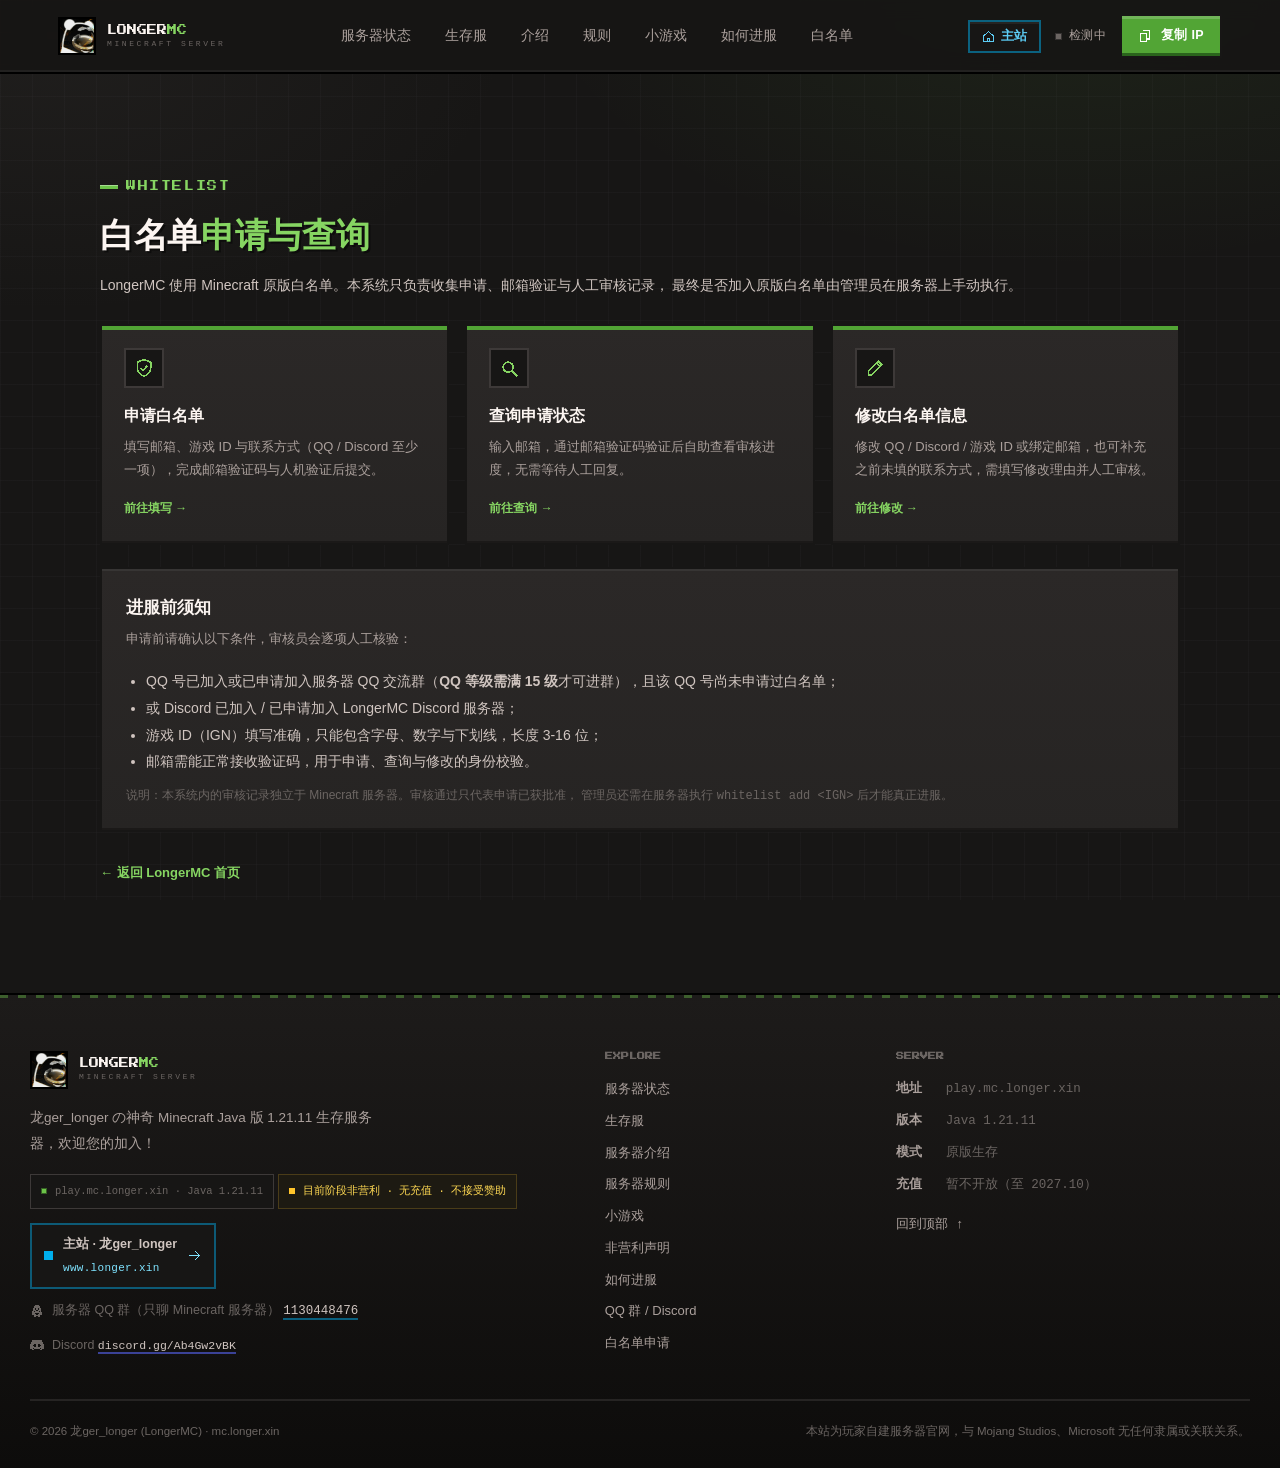
==== commit 024e4a28: "chore: 分离与改进 SVG" ====
--- a/whitelist/index.html
+++ b/whitelist/index.html
@@ -4,17 +4,20 @@
   <meta charset="UTF-8" />
   <meta name="viewport" content="width=device-width, initial-scale=1.0" />
 
-  <title>白名单申请 · LongerMC</title>
-  <meta name="description" content="LongerMC 白名单：在线提交申请、自助查询审核状态、申请修改白名单信息。服务器地址 play.mc.longer.xin。" />
+  <title>白名单申请与查询 · LongerMC</title>
+  <meta name="description" content="LongerMC 白名单：在线提交申请、自助查询审核状态、申请修改白名单信息。服务器地址 play.mc.longer.xin，Minecraft Java 1.21.11 原版生存服务器。" />
   <meta name="author" content="LongerMC" />
   <meta name="theme-color" content="#0a0d12" />
   <link rel="canonical" href="https://mc.longer.xin/whitelist/" />
+  <meta name="robots" content="index, follow, max-snippet:-1, max-image-preview:large, max-video-preview:-1" />
 
   <meta property="og:type" content="website" />
   <meta property="og:site_name" content="LongerMC" />
-  <meta property="og:title" content="白名单申请 · LongerMC" />
+  <meta property="og:title" content="白名单申请与查询 · LongerMC" />
   <meta property="og:description" content="提交白名单申请 / 查询审核进度 / 申请修改白名单信息" />
   <meta property="og:url" content="https://mc.longer.xin/whitelist/" />
+
+  <link rel="alternate" type="application/rss+xml" title="LongerMC 站点订阅" href="https://mc.longer.xin/feed.xml" />
 
   <link rel="icon" href="/icon.jpg" type="image/jpeg" />
   <link rel="apple-touch-icon" href="/icon.jpg" />
@@ -42,21 +45,21 @@
 
       <div class="wl-entries">
         <a class="wl-entry" href="/whitelist/apply/">
-          <span class="wl-entry-ico" aria-hidden="true"><svg class="icon"><use href="#i-shield"/></svg></span>
+          <span class="wl-entry-ico" aria-hidden="true"><svg class="icon"><use href="/assets/svg/icons.svg#i-shield"/></svg></span>
           <h3>申请白名单</h3>
           <p>填写邮箱、游戏 ID 与联系方式（QQ / Discord 至少一项），完成邮箱验证码与人机验证后提交。</p>
           <span class="wl-entry-go">前往填写 →</span>
         </a>
 
         <a class="wl-entry" href="/whitelist/inquire/">
-          <span class="wl-entry-ico" aria-hidden="true"><svg class="icon"><use href="#i-search"/></svg></span>
+          <span class="wl-entry-ico" aria-hidden="true"><svg class="icon"><use href="/assets/svg/icons.svg#i-search"/></svg></span>
           <h3>查询申请状态</h3>
           <p>输入邮箱，通过邮箱验证码验证后自助查看审核进度，无需等待人工回复。</p>
           <span class="wl-entry-go">前往查询 →</span>
         </a>
 
         <a class="wl-entry" href="/whitelist/modify/">
-          <span class="wl-entry-ico" aria-hidden="true"><svg class="icon"><use href="#i-edit"/></svg></span>
+          <span class="wl-entry-ico" aria-hidden="true"><svg class="icon"><use href="/assets/svg/icons.svg#i-edit"/></svg></span>
           <h3>修改白名单信息</h3>
           <p>修改 QQ / Discord / 游戏 ID 或绑定邮箱，也可补充之前未填的联系方式，需填写修改理由并人工审核。</p>
           <span class="wl-entry-go">前往修改 →</span>
--- a/css/style.css
+++ b/css/style.css
@@ -791,7 +791,7 @@
 .ticks .icon{width:12px;height:12px;color:var(--grass)}
 
 .feature-art{position:relative;display:grid;place-items:center;min-height:150px}
-.feature-art svg{position:relative;z-index:1;width:100%;max-width:180px;height:auto;filter:drop-shadow(0 14px 14px rgba(0,0,0,.45))}
+.feature-art img{position:relative;z-index:1;width:100%;max-width:180px;height:auto;filter:drop-shadow(0 14px 14px rgba(0,0,0,.45))}
 .feature-art-glow{
   position:absolute;width:82%;aspect-ratio:1;
   background:radial-gradient(circle,rgba(108,195,73,.2),transparent 66%);
@@ -803,7 +803,7 @@
   opacity:.4;pointer-events:none;
   transition:opacity .22s;
 }
-.feature-deco svg{display:block;width:100%;height:auto}
+.feature-deco img{display:block;width:100%;height:auto}
 .feature:hover .feature-deco{opacity:.75}
 .feature--sm h3,.feature--sm p{position:relative;z-index:1}
 .feature-deco--bars{width:54px;top:20px}
@@ -979,7 +979,7 @@
     inset 0 -2px 0 rgba(0,0,0,.22);
 }
 .pledge-art{position:relative;display:grid;place-items:center;min-height:230px;order:2}
-.pledge-art svg{
+.pledge-art img{
   width:100%;max-width:200px;height:auto;
   filter:drop-shadow(0 20px 24px rgba(0,0,0,.55));
   animation:bob 7s ease-in-out infinite;
@@ -1016,7 +1016,7 @@
   transition:border-color .2s,box-shadow .2s;
 }
 .game:hover{border-color:#3c8527;box-shadow:var(--shadow-card-hover)}
-.game:hover .game-art svg{filter:brightness(1.06)}
+.game:hover .game-art img{filter:brightness(1.06)}
 .game--featured{display:flex;flex-direction:column}
 .game--featured .game-art{height:286px}
 .game--row{display:grid;grid-template-columns:172px minmax(0,1fr)}
@@ -1029,7 +1029,7 @@
   position:relative;flex:none;overflow:hidden;
   border-bottom:2px solid #171615;
 }
-.game-art svg{transition:filter .25s}
+.game-art img{transition:filter .25s}
 .game-art::before{
   content:'';position:absolute;inset:0;z-index:2;pointer-events:none;
   background:
@@ -1045,7 +1045,7 @@
     linear-gradient(180deg,rgba(0,0,0,.2),transparent 30%,transparent 65%,rgba(0,0,0,.5)),
     radial-gradient(120% 100% at 50% 0%,rgba(252,245,241,.1),transparent 60%);
 }
-.game-art svg{position:absolute;inset:0;width:100%;height:100%;display:block}
+.game-art img{position:absolute;inset:0;width:100%;height:100%;display:block}
 .game-art--bed{background:linear-gradient(160deg,#3a1a22 0%,#7c2f2c 52%,#c4673a 100%)}
 .game-art--sky{background:linear-gradient(160deg,#0d2942 0%,#206089 54%,#66bcd9 100%)}
 .game-art--portal{background:linear-gradient(160deg,#170f2a 0%,#3a1f63 54%,#7a3fb0 100%)}
@@ -1141,8 +1141,8 @@
 .game-link--purple:hover{color:#e9d5ff}
 
 /* 小游戏：卡片 hover 动效 */
-.game-art svg{transition:filter .25s,transform .4s var(--ease)}
-.game:hover .game-art svg{transform:translateY(-5px) scale(1.03)}
+.game-art img{transition:filter .25s,transform .4s var(--ease)}
+.game:hover .game-art img{transform:translateY(-5px) scale(1.03)}
 .game:has(.game-art--sky):hover{border-color:#1e6eea}
 .game:has(.game-art--portal):hover{border-color:#7a3fb0}
 .game--featured .game-tag{animation:splash 1.6s steps(1,jump-none) infinite}
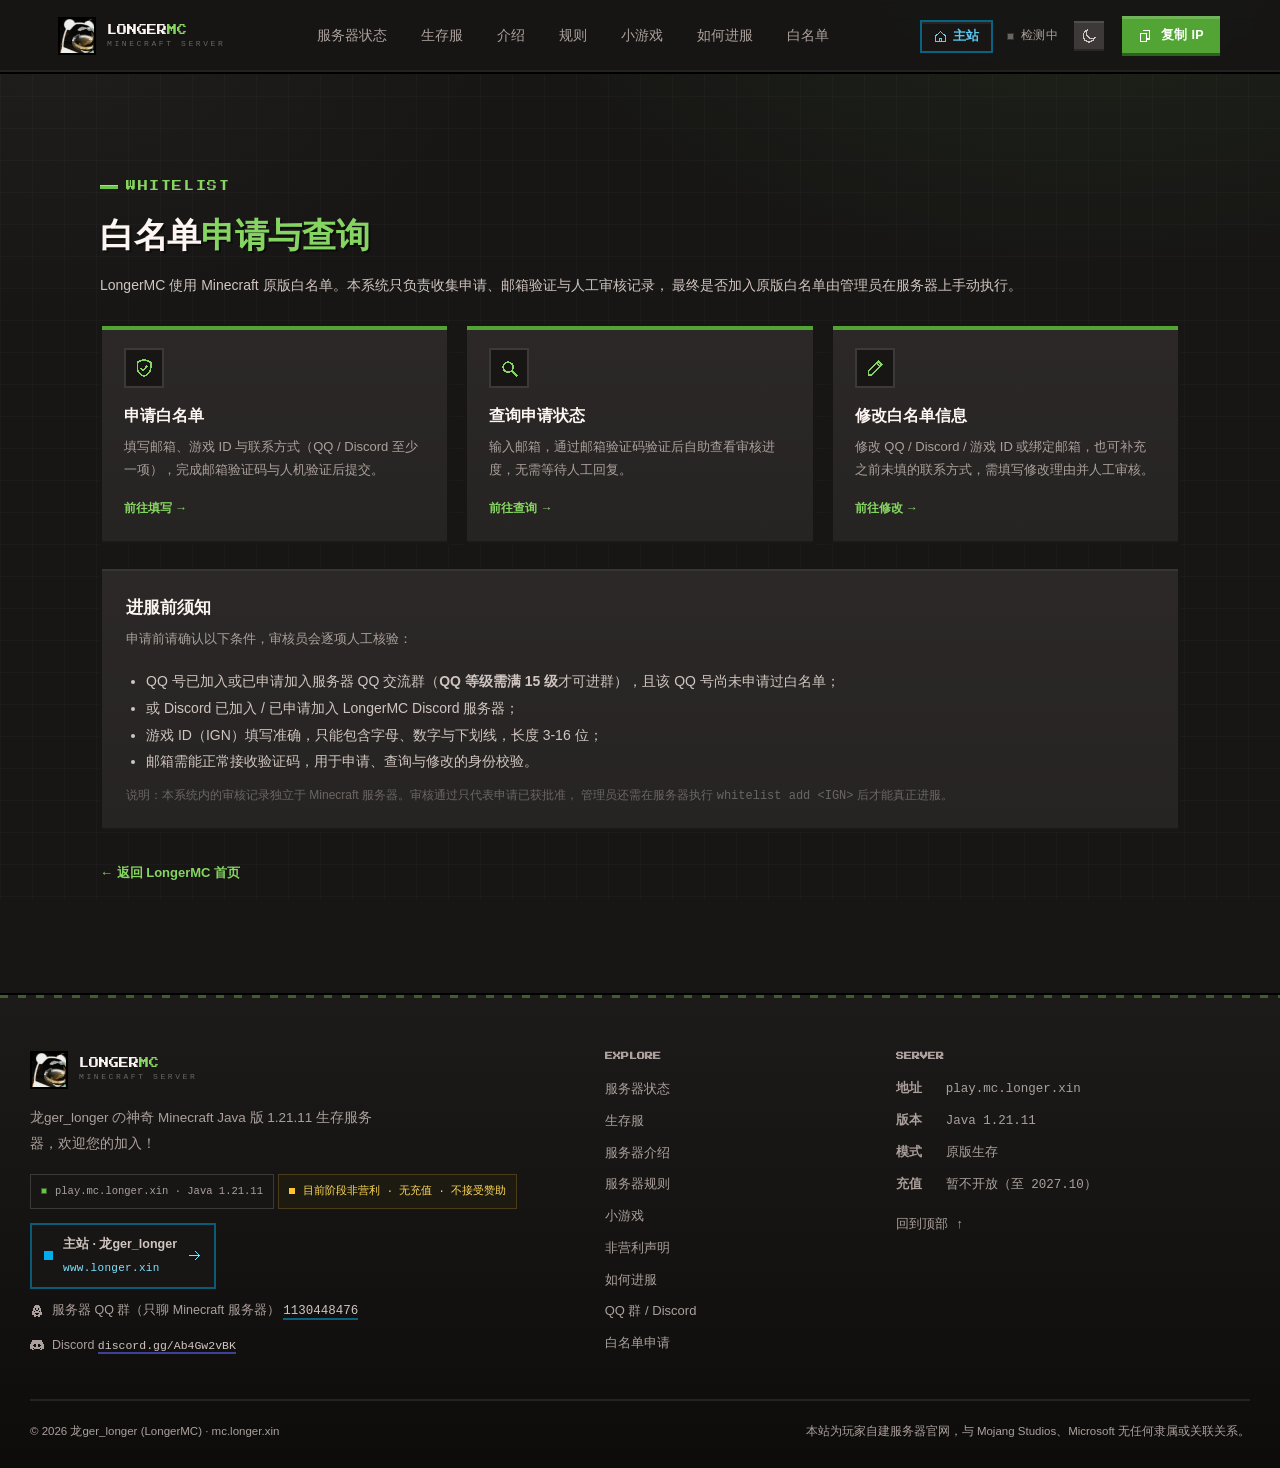
==== commit 424001c0: "feat: 将一些 SVG 以大图代替并新增亮暗色切换" ====
--- a/whitelist/index.html
+++ b/whitelist/index.html
@@ -1,5 +1,5 @@
 <!DOCTYPE html>
-<html lang="zh-CN">
+<html lang="zh-CN" data-theme="dark" data-theme-pref="dark">
 <head>
   <meta charset="UTF-8" />
   <meta name="viewport" content="width=device-width, initial-scale=1.0" />
@@ -7,7 +7,7 @@
   <title>白名单申请与查询 · LongerMC</title>
   <meta name="description" content="LongerMC 白名单：在线提交申请、自助查询审核状态、申请修改白名单信息。服务器地址 play.mc.longer.xin，Minecraft Java 1.21.11 原版生存服务器。" />
   <meta name="author" content="LongerMC" />
-  <meta name="theme-color" content="#0a0d12" />
+  <meta name="theme-color" content="#171615" />
   <link rel="canonical" href="https://mc.longer.xin/whitelist/" />
   <meta name="robots" content="index, follow, max-snippet:-1, max-image-preview:large, max-video-preview:-1" />
 
@@ -26,7 +26,24 @@
   <link rel="stylesheet" href="/css/style.css" />
   <link rel="stylesheet" href="/css/whitelist.css" />
 
-  <script>document.documentElement.classList.add('js');</script>
+  <script>
+    /* 主题初始化：首次访问默认深色；可选 浅色 / 跟随系统 / 深色
+       在首次绘制前完成，避免闪屏；实际外观写入 data-theme，用户偏好写入 data-theme-pref */
+    document.documentElement.classList.add('js');
+    (function () {
+      var root = document.documentElement, pref = 'dark';
+      try {
+        var saved = localStorage.getItem('lmc-theme');
+        if (saved === 'light' || saved === 'system' || saved === 'dark') pref = saved;
+      } catch (e) {}
+      var dark = pref === 'dark' || (pref === 'system' &&
+        window.matchMedia && window.matchMedia('(prefers-color-scheme: dark)').matches);
+      root.setAttribute('data-theme', dark ? 'dark' : 'light');
+      root.setAttribute('data-theme-pref', pref);
+      var meta = document.querySelector('meta[name="theme-color"]');
+      if (meta) meta.setAttribute('content', dark ? '#171615' : '#f4efe9');
+    })();
+  </script>
 </head>
 <body data-section="whitelist">
   <script src="/js/icons.js"></script>
@@ -95,6 +112,7 @@
   <script src="/js/nav.js" defer></script>
   <script src="/js/footer.js" defer></script>
   <script src="/js/main.js" defer></script>
+  <script src="/js/theme.js" defer></script>
   <script src="/js/status.js" defer></script>
   <script src="/js/whitelist.js" defer></script>
 </body>
--- a/css/style.css
+++ b/css/style.css
@@ -175,12 +175,11 @@
 .hl{color:var(--grass-2)}
 .kicker{
   display:inline-flex;align-items:center;gap:10px;
-  font-family:var(--pixel);font-size:8px;line-height:1.6;
+  font-family:var(--pixel);font-size:9px;line-height:1.6;
   color:var(--grass-2);
-  margin-bottom:16px;
-}
-.kicker span{color:var(--muted-2)}
-.kicker::before{content:'';width:18px;height:4px;background:var(--grass);flex:none;box-shadow:inset 0 1px 0 rgba(255,255,255,.4)}
+  margin-bottom:18px;
+}
+.kicker::before{content:'';width:22px;height:4px;background:var(--grass);flex:none;box-shadow:inset 0 1px 0 rgba(255,255,255,.4)}
 .kicker--plain{color:var(--muted);margin-bottom:12px}
 .kicker--plain::before{background:var(--muted-2)}
 
@@ -253,11 +252,18 @@
   background:linear-gradient(0deg,rgba(255,255,255,.22),rgba(255,255,255,.22)),var(--gold);
 }
 .btn-gold-ghost:active{background:#db9f21;box-shadow:none;color:#171615}
+/* 预留：金色强调按钮（当前页面未使用，供后续金色主题区复用） */
 .btn-sm{
   padding:9px 16px;font-size:12.5px;
   box-shadow:inset 0 3px 0 rgba(255,255,255,.18),inset 0 -3px 0 var(--grass-ink);
 }
 .btn-sm .icon{width:14px;height:14px}
+.btn-lg{
+  padding:16px 30px;font-size:15.5px;letter-spacing:.04em;
+  box-shadow:inset 0 6px 0 rgba(255,255,255,.18),inset 0 -6px 0 var(--grass-ink);
+}
+.btn-lg .icon{width:18px;height:18px}
+.btn-ghost.btn-lg{box-shadow:inset 0 6px 0 rgba(255,255,255,.08),inset 0 -6px 0 #171615}
 .btn-block{width:100%}
 
 .icon-btn{
@@ -346,46 +352,20 @@
    ------------------------------------------------------------ */
 .hero{
   position:relative;overflow:hidden;
-  padding:78px 0 200px;
+  display:flex;align-items:flex-end;
+  min-height:clamp(560px,92vh,900px);
+  padding:150px 0 215px;
   scroll-margin-top:0;
+  /* 全幅背景图占位：放入 /assets/img/hero.jpg 即自动生效，缺失时降级为渐变 */
+  background:
+    linear-gradient(180deg,rgba(10,13,10,.5) 0%,rgba(10,13,10,.18) 42%,rgba(13,12,11,.86) 82%,var(--bg) 100%),
+    url('/assets/img/hero.jpg') center 32%/cover no-repeat,
+    radial-gradient(1100px 560px at 72% 12%,rgba(108,195,73,.16),transparent 62%),
+    linear-gradient(180deg,#141a12 0%,#101310 100%);
 }
 .hero-inner{
   position:relative;z-index:3;
   width:100%;max-width:1220px;margin:0 auto;padding:0 28px;
-  display:grid;grid-template-columns:minmax(0,1.04fr) minmax(0,.96fr);
-  gap:44px;align-items:center;
-}
-
-.hero-stars{
-  position:absolute;inset:0;z-index:0;pointer-events:none;opacity:.6;
-  background-image:
-    radial-gradient(1.5px 1.5px at 8% 18%,rgba(252,245,241,.5),transparent 100%),
-    radial-gradient(1.5px 1.5px at 23% 42%,rgba(252,245,241,.28),transparent 100%),
-    radial-gradient(2px 2px at 37% 12%,rgba(252,245,241,.38),transparent 100%),
-    radial-gradient(1.5px 1.5px at 58% 34%,rgba(252,245,241,.3),transparent 100%),
-    radial-gradient(1.5px 1.5px at 72% 16%,rgba(252,245,241,.4),transparent 100%),
-    radial-gradient(2px 2px at 88% 38%,rgba(252,245,241,.26),transparent 100%),
-    radial-gradient(1.5px 1.5px at 94% 10%,rgba(252,245,241,.44),transparent 100%);
-  background-size:640px 460px;
-  animation:twinkle 9s steps(2,jump-none) infinite;
-}
-@keyframes twinkle{0%,100%{opacity:.45}50%{opacity:.75}}
-
-.pixel-cloud{
-  position:absolute;z-index:1;width:56px;height:14px;pointer-events:none;
-  background:rgba(252,245,241,.07);
-  box-shadow:
-    14px -14px 0 rgba(252,245,241,.07),
-    28px 0 0 rgba(252,245,241,.05),
-    42px -8px 0 rgba(252,245,241,.05);
-  animation:cloudDrift 42s linear infinite;
-}
-.cloud-a{top:15%;left:3%}
-.cloud-b{top:36%;right:5%;transform:scale(.78);opacity:.65;animation-duration:56s;animation-direction:reverse}
-.cloud-c{top:7%;left:39%;transform:scale(.6);opacity:.5;animation-duration:64s;animation-direction:reverse}
-@keyframes cloudDrift{
-  0%,100%{translate:0 0}
-  50%{translate:26px -9px}
 }
 
 .hero-copy{position:relative;z-index:2;min-width:0}
@@ -399,20 +379,22 @@
 .eyebrow-div{width:22px;height:2px;background:var(--line-2)}
 
 .hero h1{
-  font-size:clamp(34px,5.1vw,64px);
-  line-height:1.16;
+  font-size:clamp(38px,5.8vw,72px);
+  line-height:1.14;
   font-weight:900;
   letter-spacing:-.015em;
-  margin-bottom:20px;
-  text-shadow:3px 3px 0 rgba(0,0,0,.5);
+  margin-bottom:22px;
+  max-width:820px;
+  text-shadow:3px 3px 0 rgba(0,0,0,.65),0 2px 24px rgba(0,0,0,.4);
 }
 .hero h1 .hl{
   color:var(--grass-2);
-  text-shadow:3px 3px 0 rgba(0,0,0,.5),0 0 40px rgba(108,195,73,.28);
+  text-shadow:3px 3px 0 rgba(0,0,0,.65),0 0 40px rgba(108,195,73,.28);
 }
 .hero-lede{
-  max-width:540px;
-  font-size:15.5px;line-height:1.95;color:var(--text-2);
+  max-width:560px;
+  font-size:16px;line-height:1.95;color:var(--text-2);
+  text-shadow:1px 1px 0 rgba(0,0,0,.5);
   text-wrap:pretty;
 }
 .hero-lede span{display:block}
@@ -443,7 +425,7 @@
 .ip-body{display:flex;flex-direction:column;gap:5px;flex:1;min-width:0}
 .ip-label{
   font-family:var(--pixel);font-size:7px;line-height:1;
-  color:var(--muted-2);
+  color:var(--muted);
 }
 .ip-value{
   font-family:var(--mono);font-size:clamp(14px,1.7vw,17px);
@@ -467,11 +449,21 @@
 /* 地址下方的版本提示 */
 .ip-hint{
   display:flex;align-items:center;gap:8px;
-  margin-top:12px;font-size:12.5px;color:var(--muted-2);
+  margin-top:12px;font-size:12.5px;color:var(--muted);
 }
 .ip-hint::before{content:'';width:6px;height:6px;flex:none;background:var(--grass);}
 
-.hero-actions{display:flex;flex-wrap:wrap;gap:14px;margin-top:24px}
+.hero-actions{display:flex;align-items:center;flex-wrap:wrap;gap:16px;margin-top:26px}
+
+.hero-quiet-link{
+  font-size:13px;font-weight:700;color:var(--text-2);
+  text-decoration:none;
+  border-bottom:2px solid var(--line-2);
+  padding-bottom:2px;
+  transition:color .18s,border-color .18s;
+  text-shadow:1px 1px 0 rgba(0,0,0,.5);
+}
+.hero-quiet-link:hover{color:#fff;border-color:var(--grass-2)}
 
 .hero-live{
   display:flex;align-items:center;gap:10px;flex-wrap:wrap;
@@ -481,17 +473,7 @@
 .live-sep{width:1px;height:12px;background:var(--line-2)}
 .live-count{display:inline-flex;align-items:baseline;gap:5px}
 
-/* Hero 插画 */
-.hero-art{
-  position:relative;z-index:2;
-  min-height:400px;display:grid;place-items:center;
-}
-.art-glow{
-  position:absolute;width:78%;aspect-ratio:1;z-index:0;
-  background:radial-gradient(circle,rgba(108,195,73,.2),rgba(108,195,73,.05) 45%,transparent 68%);
-  filter:blur(8px);
-}
-.voxel{position:relative;z-index:1;width:min(100%,540px);height:auto;filter:drop-shadow(0 26px 26px rgba(0,0,0,.5))}
+/* 通用微动效（浮动 / 火花；404 页与誓言卡共用） */
 .bob{transform-box:view-box}
 .bob-a{animation:bob 7s ease-in-out infinite}
 .bob-b{animation:bob 5.6s ease-in-out infinite;animation-delay:-1.6s}
@@ -506,24 +488,6 @@
 .sparks--gold rect:nth-child(3){animation-delay:-2.4s}
 @keyframes spark{0%,100%{opacity:.2}50%{opacity:1}}
 
-.art-tag{
-  position:absolute;z-index:3;
-  display:inline-flex;align-items:center;
-  padding:8px 10px;
-  font-family:var(--pixel);font-size:8px;line-height:1;
-  color:var(--text-2);
-  background:#171615;
-  border:2px solid #3d3938;
-  box-shadow:inset 0 2px 0 rgba(255,255,255,.06);
-  white-space:nowrap;
-}
-.art-tag::before{content:'';width:6px;height:6px;background:var(--grass);margin-right:7px;flex:none}
-.art-tag--survival{top:9%;left:1%}
-.art-tag--version{top:25%;right:2%;color:#171615;background:var(--gold);border-color:#171615}
-.art-tag--version::before{background:#171615}
-.art-tag--java{bottom:17%;left:13%;color:var(--diamond);border-color:#2b4a54}
-.art-tag--java::before{background:var(--diamond)}
-
 /* 地面剪影：像素树与火把 */
 .terra-prop{position:absolute;z-index:1;pointer-events:none;filter:brightness(.3)}
 .terra-prop--tree1{left:8.6%;bottom:44%;width:42px}
@@ -572,13 +536,13 @@
     radial-gradient(520px 240px at 96% 82%,rgba(74,213,255,.05),transparent 62%);
 }
 
-.section-head{margin-bottom:42px;max-width:760px}
+.section-head{margin-bottom:46px;max-width:820px}
 .section-head h2{
-  font-size:clamp(26px,3.5vw,40px);
-  font-weight:900;line-height:1.26;letter-spacing:-.015em;
+  font-size:clamp(30px,4.6vw,50px);
+  font-weight:900;line-height:1.22;letter-spacing:-.015em;
   text-shadow:2px 2px 0 rgba(0,0,0,.45);
 }
-.section-head p{margin-top:13px;color:var(--text-2);font-size:15px;line-height:1.9}
+.section-head p{margin-top:15px;color:var(--text-2);font-size:15.5px;line-height:1.9}
 
 /* ------------------------------------------------------------
    8. 状态控制台（OreUI 面板）
@@ -597,23 +561,10 @@
   background:var(--grass-3);
 }
 
-.console-bar{
-  display:flex;align-items:center;justify-content:space-between;gap:14px;
-  padding:11px 15px;
-  border-bottom:2px solid #171615;
-  background:#171615;
-  font-family:var(--mono);font-size:11.5px;letter-spacing:.4px;color:var(--muted);
-}
-.console-title{display:flex;align-items:center;gap:10px;min-width:0;white-space:nowrap;overflow:hidden;text-overflow:ellipsis}
-.console-dots{display:inline-flex;gap:5px;flex:none}
-.console-dots i{width:7px;height:7px;background:#4a4544}
-.console-dots i:nth-child(1){background:#b42d10}
-.console-dots i:nth-child(2){background:#b87918}
-.console-dots i:nth-child(3){background:#3c8527}
-.console-path{color:var(--muted-2);overflow:hidden;text-overflow:ellipsis}
-.console-tools{display:flex;align-items:center;gap:12px;flex:none}
-.console-updated{font-size:11px;color:var(--muted-2);letter-spacing:.2px}
+.console-updated{font-size:11px;color:var(--muted);letter-spacing:.2px}
 .console-updated.is-error{color:#ff6d3a}
+
+.server-tools{display:inline-flex;align-items:center;gap:10px}
 
 .server-entry{
   display:grid;grid-template-columns:auto minmax(0,1fr) auto;
@@ -650,7 +601,7 @@
 }
 .server-addr{
   display:flex;align-items:center;gap:7px;
-  margin-top:8px;font-size:11.5px;color:var(--muted-2);
+  margin-top:8px;font-size:11.5px;color:var(--muted);
 }
 .server-addr .icon{width:13px;height:13px;color:var(--grass)}
 .server-addr code{font-size:12px;letter-spacing:.2px}
@@ -687,7 +638,7 @@
   overflow:hidden;text-overflow:ellipsis;
 }
 .stat-value--ip code{font-size:14px;color:var(--grass-2);letter-spacing:.2px;word-break:break-all}
-.stat-note{font-family:var(--mono);font-size:10.5px;letter-spacing:.4px;color:var(--muted-2);margin-top:6px}
+.stat-note{font-family:var(--mono);font-size:10.5px;letter-spacing:.4px;color:var(--muted);margin-top:6px}
 
 /* 状态卡左侧饰条 */
 .stat::before{
@@ -709,7 +660,7 @@
   font-size:12px;letter-spacing:.6px;color:var(--muted);
   margin-bottom:14px;
 }
-.panel-count{font-family:var(--mono);font-size:10.5px;color:var(--muted-2)}
+.panel-count{font-family:var(--mono);font-size:10.5px;color:var(--muted)}
 .player-list{display:flex;flex-wrap:wrap;gap:8px}
 .player-chip{
   display:inline-flex;align-items:center;gap:8px;
@@ -757,7 +708,7 @@
   background:linear-gradient(180deg,#332f2e 0%,#2b2827 100%);
 }
 
-.feature--wide{grid-column:span 4;display:grid;grid-template-columns:minmax(0,1fr) 190px;gap:20px;align-items:center;padding:32px}
+.feature--wide{grid-column:span 4;display:flex;flex-direction:column;justify-content:center;padding:32px}
 .feature--sm{grid-column:span 2;display:flex;flex-direction:column}
 
 .feature h3{font-size:18px;font-weight:900;letter-spacing:-.01em;margin-bottom:9px}
@@ -768,46 +719,53 @@
   margin-top:auto;padding-top:18px;
   border-top:2px solid #171615;
   font-family:var(--mono);font-size:10.5px;letter-spacing:.4px;
-  color:var(--muted-2);
+  color:var(--muted);
 }
 .feature-meta::before{content:'';width:5px;height:5px;flex:none;background:var(--grass)}
+.feature:hover .feature-meta{color:var(--text-2)}
 
 .icon-tile{
-  width:46px;height:46px;display:grid;place-items:center;
+  width:54px;height:54px;display:grid;place-items:center;
   margin-bottom:18px;
   color:var(--grass-2);
-  background:#171615;
+  background:linear-gradient(180deg,#20241d 0%,#171615 100%);
   border:2px solid #3d3938;
-  box-shadow:inset 0 2px 0 rgba(255,255,255,.07),inset 0 -2px 0 rgba(0,0,0,.35);
-  transition:border-color .2s;
-}
-.icon-tile .icon{width:24px;height:24px}
-.icon-tile--gold{color:var(--gold);border-color:#6d5620}
-.icon-tile--diamond{color:var(--diamond);border-color:#2b4a54}
-.icon-tile--torch{color:var(--torch);border-color:#6b4a20}
+  box-shadow:inset 0 2px 0 rgba(255,255,255,.08),inset 0 -2px 0 rgba(0,0,0,.4);
+  transition:transform .2s var(--ease),border-color .2s,color .2s;
+}
+.icon-tile .icon{width:26px;height:26px}
+.icon-tile--gold{
+  color:#ffd953;border-color:#6d5620;
+  background:linear-gradient(180deg,#262011 0%,#1d1a12 100%);
+}
+.icon-tile--diamond{
+  color:var(--diamond);border-color:#2b4a54;
+  background:linear-gradient(180deg,#122229 0%,#0f1a20 100%);
+}
+.icon-tile--torch{
+  color:var(--torch);border-color:#6b4a20;
+  background:linear-gradient(180deg,#271d10 0%,#1d1710 100%);
+}
+.feature:hover .icon-tile{transform:translateY(-3px)}
+.feature:hover .icon-tile--gold{border-color:#b87918}
+.feature:hover .icon-tile--diamond{border-color:#3f7fa0}
+.feature:hover .icon-tile--torch{border-color:#a5722f}
 
 .ticks{list-style:none;display:flex;flex-wrap:wrap;gap:8px 16px;margin-top:18px}
 .ticks li{display:inline-flex;align-items:center;gap:6px;font-family:var(--mono);font-size:11.5px;color:var(--text-2)}
 .ticks .icon{width:12px;height:12px;color:var(--grass)}
 
-.feature-art{position:relative;display:grid;place-items:center;min-height:150px}
-.feature-art img{position:relative;z-index:1;width:100%;max-width:180px;height:auto;filter:drop-shadow(0 14px 14px rgba(0,0,0,.45))}
-.feature-art-glow{
-  position:absolute;width:82%;aspect-ratio:1;
-  background:radial-gradient(circle,rgba(108,195,73,.2),transparent 66%);
-}
-
-/* 特色卡水印装饰 */
-.feature-deco{
-  position:absolute;top:16px;right:16px;width:58px;z-index:0;
-  opacity:.4;pointer-events:none;
-  transition:opacity .22s;
-}
-.feature-deco img{display:block;width:100%;height:auto}
-.feature:hover .feature-deco{opacity:.75}
-.feature--sm h3,.feature--sm p{position:relative;z-index:1}
-.feature-deco--bars{width:54px;top:20px}
-.bar-live{animation:spark 2.6s steps(2,jump-none) infinite}
+/* 特色速览：一行纯文本 */
+.feature-line{
+  display:flex;flex-wrap:wrap;align-items:center;justify-content:center;
+  gap:10px 30px;
+  margin-top:18px;padding:16px 24px;
+  background:rgba(252,245,241,.015);
+  border:2px solid #171615;
+  font-size:13.5px;line-height:1.7;color:var(--muted);
+}
+.feature-line span{display:inline-flex;align-items:center;gap:9px}
+.feature-line span::before{content:'';width:6px;height:6px;flex:none;background:var(--grass);opacity:.8}
 .feature--copy .feature-meta{margin-top:2px}
 
 .feature--copy{
@@ -866,7 +824,7 @@
   margin-top:auto;padding-top:14px;
   border-top:2px solid #171615;
   font-family:var(--mono);font-size:11px;letter-spacing:.4px;
-  color:var(--muted-2);
+  color:var(--muted);
 }
 .plugin-meta::before{content:'';width:5px;height:5px;flex:none;background:var(--grass)}
 
@@ -899,7 +857,7 @@
   color:var(--muted);
 }
 .rules-title .icon{width:14px;height:14px;color:#ff6d3a}
-.rules-count{font-family:var(--mono);font-size:11px;letter-spacing:.3px;color:var(--muted-2)}
+.rules-count{font-family:var(--mono);font-size:11px;letter-spacing:.3px;color:var(--muted)}
 
 .rule-list{list-style:none}
 .rule{
@@ -923,7 +881,7 @@
 .rule-icon{width:15px;height:15px;color:#ff6d3a;opacity:.9;transition:color .18s,opacity .18s}
 .rule-cat{
   font-family:var(--mono);font-size:10.5px;letter-spacing:1.5px;
-  color:var(--muted-2);
+  color:var(--muted);
 }
 .rule p{font-size:14px;line-height:1.85;color:var(--text-2)}
 .rule:hover .rule-num{color:#ff925b;border-color:var(--red)}
@@ -1009,50 +967,28 @@
 .games{display:grid;grid-template-columns:1.16fr 1fr;gap:16px;align-items:stretch}
 .games-side{display:grid;grid-template-rows:1fr 1fr;gap:16px;min-width:0}
 .game{
-  position:relative;display:flex;flex-direction:column;overflow:hidden;min-width:0;
+  position:relative;display:flex;flex-direction:column;min-width:0;
   background:linear-gradient(180deg,#2b2827 0%,#262423 100%);
   border:2px solid #171615;
   box-shadow:var(--shadow-card);
   transition:border-color .2s,box-shadow .2s;
 }
+/* 顶部色条保留各游戏的色彩身份（床=红 / 空岛=蓝 / 传送门=紫） */
+.game::before{content:'';display:block;height:4px;flex:none}
+.game--bed::before{background:linear-gradient(90deg,#8f1f0b,#e2635b)}
+.game--sky::before{background:linear-gradient(90deg,#0d2942,#66bcd9)}
+.game--portal::before{background:linear-gradient(90deg,#2a1d3e,#c084fc)}
 .game:hover{border-color:#3c8527;box-shadow:var(--shadow-card-hover)}
-.game:hover .game-art img{filter:brightness(1.06)}
 .game--featured{display:flex;flex-direction:column}
-.game--featured .game-art{height:286px}
-.game--row{display:grid;grid-template-columns:172px minmax(0,1fr)}
-.game--row .game-art{height:100%;min-height:190px;border-bottom:0;border-right:2px solid #171615}
+.game--row{display:flex;flex-direction:column}
 .game--row .game-body{padding:20px 22px;justify-content:center}
 .game--row .game-body h3{font-size:17px}
 .game--row .game-body p{font-size:13px;line-height:1.8}
 .game--row .game-tags{margin-top:14px;padding-top:0}
-.game-art{
-  position:relative;flex:none;overflow:hidden;
-  border-bottom:2px solid #171615;
-}
-.game-art img{transition:filter .25s}
-.game-art::before{
-  content:'';position:absolute;inset:0;z-index:2;pointer-events:none;
-  background:
-    linear-gradient(rgba(0,0,0,.18) 1px,transparent 1px),
-    linear-gradient(90deg,rgba(0,0,0,.18) 1px,transparent 1px);
-  background-size:16px 16px;
-  mix-blend-mode:multiply;
-  opacity:.55;
-}
-.game-art::after{
-  content:'';position:absolute;inset:0;z-index:2;pointer-events:none;
-  background:
-    linear-gradient(180deg,rgba(0,0,0,.2),transparent 30%,transparent 65%,rgba(0,0,0,.5)),
-    radial-gradient(120% 100% at 50% 0%,rgba(252,245,241,.1),transparent 60%);
-}
-.game-art img{position:absolute;inset:0;width:100%;height:100%;display:block}
-.game-art--bed{background:linear-gradient(160deg,#3a1a22 0%,#7c2f2c 52%,#c4673a 100%)}
-.game-art--sky{background:linear-gradient(160deg,#0d2942 0%,#206089 54%,#66bcd9 100%)}
-.game-art--portal{background:linear-gradient(160deg,#170f2a 0%,#3a1f63 54%,#7a3fb0 100%)}
 
 .game-tag{
-  position:absolute;z-index:3;top:13px;left:13px;
   display:inline-flex;align-items:center;gap:6px;
+  margin-left:auto;
   padding:5px 9px;font-size:11px;font-weight:800;letter-spacing:.5px;
   color:#171615;
   background:var(--gold);
@@ -1060,14 +996,14 @@
   box-shadow:inset 0 2px 0 rgba(255,255,255,.45),inset 0 -2px 0 rgba(0,0,0,.2);
 }
 .game-tag i{width:6px;height:6px;background:#171615;animation:pulse 2.2s infinite}
-.game-tag--later{color:var(--text-2);background:rgba(23,22,21,.86);border-color:#6b6562}
+.game-tag--later{color:var(--text-2);background:#262423;border-color:#6b6562}
 .game-tag--later i{background:var(--muted-2);animation:none}
-.game--row .game-tag{top:10px;left:10px;font-size:10px;padding:4px 7px}
+.game-title-row .game-tag{flex:none}
 
 .game-body{padding:24px;display:flex;flex-direction:column;flex:1;min-width:0}
 .game-title-row{display:flex;align-items:baseline;gap:10px;flex-wrap:wrap;margin-bottom:9px}
 .game-body h3{font-size:21px;font-weight:900;letter-spacing:-.01em}
-.game-sub{font-family:var(--pixel);font-size:7px;line-height:1;color:var(--muted-2);white-space:nowrap}
+.game-sub{font-family:var(--pixel);font-size:7px;line-height:1;color:var(--muted);white-space:nowrap}
 .game-body p{font-size:13.5px;line-height:1.9;color:var(--muted);text-wrap:pretty}
 
 .game-specs{
@@ -1076,7 +1012,7 @@
 }
 .game-specs li{padding:10px 12px;border-left:2px solid #3d3938;min-width:0}
 .game-specs li:first-child{border-left:0}
-.game-specs span{display:block;font-family:var(--mono);font-size:9.5px;letter-spacing:1px;color:var(--muted-2);margin-bottom:3px}
+.game-specs span{display:block;font-family:var(--mono);font-size:9.5px;letter-spacing:1px;color:var(--muted);margin-bottom:3px}
 .game-specs b{font-size:12.5px;font-weight:700;color:var(--text-2)}
 
 .game-foot{
@@ -1108,7 +1044,7 @@
   box-shadow:inset 0 2px 0 rgba(255,255,255,.05);
 }
 .road-head{display:flex;align-items:baseline;justify-content:space-between;gap:12px;margin-bottom:10px}
-.road-title{font-family:var(--pixel);font-size:7.5px;line-height:1;color:var(--muted-2)}
+.road-title{font-family:var(--pixel);font-size:7.5px;line-height:1;color:var(--muted)}
 .road-note{font-family:var(--mono);font-size:10.5px;color:var(--text-2)}
 .road-bar{display:flex;gap:4px;height:14px}
 .road-bar i{position:relative;flex:1;background:#2f2a3d;border:1px solid #4b3f63}
@@ -1119,7 +1055,7 @@
 .road-bar i.is-live{background:#1f2b1b;border-color:#3c8527}
 .road-bar i.is-live::after{background:linear-gradient(180deg,#86d562,#52a535)}
 .road-legend{display:flex;flex-wrap:wrap;gap:6px 16px;margin-top:11px}
-.road-legend span{display:inline-flex;align-items:center;gap:6px;font-family:var(--mono);font-size:10px;color:var(--muted-2)}
+.road-legend span{display:inline-flex;align-items:center;gap:6px;font-family:var(--mono);font-size:10px;color:var(--muted)}
 .road-legend i{width:6px;height:6px;flex:none;background:rgba(139,92,246,.8)}
 .road-legend span:first-child i{background:var(--grass)}
 
@@ -1131,7 +1067,7 @@
   margin-top:15px;padding-top:12px;
   border-top:2px solid #171615;
 }
-.game-prio{display:inline-flex;align-items:center;gap:7px;font-family:var(--mono);font-size:10px;color:var(--muted-2)}
+.game-prio{display:inline-flex;align-items:center;gap:7px;font-family:var(--mono);font-size:10px;color:var(--muted)}
 .prio-bars{display:inline-flex;gap:3px}
 .prio-bars i{width:9px;height:5px;background:var(--gold)}
 .prio-bars i.off{background:#3d3938}
@@ -1141,10 +1077,9 @@
 .game-link--purple:hover{color:#e9d5ff}
 
 /* 小游戏：卡片 hover 动效 */
-.game-art img{transition:filter .25s,transform .4s var(--ease)}
-.game:hover .game-art img{transform:translateY(-5px) scale(1.03)}
-.game:has(.game-art--sky):hover{border-color:#1e6eea}
-.game:has(.game-art--portal):hover{border-color:#7a3fb0}
+.game:hover{border-color:#3c8527}
+.game--sky:hover{border-color:#1e6eea}
+.game--portal:hover{border-color:#7a3fb0}
 .game--featured .game-tag{animation:splash 1.6s steps(1,jump-none) infinite}
 @keyframes splash{
   0%,100%{background:var(--gold)}
@@ -1160,6 +1095,40 @@
 .coming-pixel--b{top:200px;right:180px;width:6px;height:6px;background:var(--diamond);opacity:.35;box-shadow:24px -20px 0 rgba(74,213,255,.3);animation-delay:-4.2s}
 .coming-pixel--c{bottom:130px;left:36px;width:5px;height:5px;background:var(--grass-2);opacity:.3;animation-delay:-1.2s}
 @keyframes floaty{0%,100%{transform:translateY(0)}50%{transform:translateY(-12px)}}
+
+/* ------------------------------------------------------------
+   10.5 全宽加入横幅（背景图占位：/assets/img/banner-join.jpg）
+   ------------------------------------------------------------ */
+.banner{
+  position:relative;overflow:hidden;
+  border-top:2px solid #000;border-bottom:2px solid #000;
+  padding:104px 28px;
+  background:
+    linear-gradient(180deg,rgba(10,13,10,.74) 0%,rgba(10,13,10,.42) 50%,rgba(10,13,10,.82) 100%),
+    url('/assets/img/banner-join.jpg') center 40%/cover no-repeat,
+    radial-gradient(1100px 480px at 50% 110%,rgba(108,195,73,.18),transparent 62%),
+    linear-gradient(180deg,#15200f 0%,#0f150c 100%);
+}
+.banner-inner{
+  max-width:1220px;margin:0 auto;
+  display:flex;flex-direction:column;align-items:center;
+  text-align:center;
+}
+.banner-inner .kicker{justify-content:center}
+.banner h2{
+  font-size:clamp(30px,4.6vw,52px);
+  font-weight:900;line-height:1.2;letter-spacing:-.015em;
+  text-shadow:3px 3px 0 rgba(0,0,0,.6);
+}
+.banner p{margin-top:14px;font-size:15px;color:var(--text-2);text-shadow:1px 1px 0 rgba(0,0,0,.5)}
+.banner-actions{display:flex;align-items:center;justify-content:center;gap:14px;flex-wrap:wrap;margin-top:32px}
+.banner-ip{
+  font-family:var(--mono);font-size:16px;color:#fff;letter-spacing:.3px;
+  padding:14px 18px;
+  background:rgba(23,22,21,.85);
+  border:2px solid #3d3938;
+  word-break:break-all;
+}
 
 /* ------------------------------------------------------------
    11. 加入步骤
@@ -1191,7 +1160,7 @@
   color:rgba(108,195,73,.07);pointer-events:none;
   transition:color .25s;
 }
-.step h4,.step p{position:relative;z-index:1}
+.step h3,.step p{position:relative;z-index:1}
 .step:hover{background:rgba(108,195,73,.06)}
 .step:hover .step-ico{color:#fff;border-color:#3c8527}
 .step:hover .step-ghost{color:rgba(108,195,73,.12)}
@@ -1206,7 +1175,7 @@
 }
 .step-line{flex:1;height:2px;background:repeating-linear-gradient(90deg,#3d3938 0 6px,transparent 6px 12px)}
 .step:last-child .step-line{opacity:0}
-.step h4{font-size:15.5px;font-weight:800;margin-bottom:7px}
+.step h3{font-size:15.5px;font-weight:800;margin-bottom:7px}
 .step p{font-size:13px;line-height:1.9;color:var(--muted)}
 .step code{
   padding:1px 6px;font-size:12px;color:var(--grass-2);
@@ -1263,7 +1232,7 @@
 .footer-brand p{max-width:360px;margin-top:16px;font-size:13.5px;line-height:1.9;color:var(--muted)}
 .footer-status{
   display:inline-flex;align-items:center;gap:8px;margin-top:18px;
-  padding:7px 10px;font-family:var(--mono);font-size:10.5px;color:var(--muted-2);
+  padding:7px 10px;font-family:var(--mono);font-size:10.5px;color:var(--muted);
   border:1px solid #3d3938;background:#171615;
 }
 .footer-status .dot{width:6px;height:6px;background:var(--grass)}
@@ -1277,21 +1246,21 @@
 .footer-col{display:flex;flex-direction:column;align-items:flex-start;gap:9px}
 .footer-col h4{
   font-family:var(--pixel);font-size:8px;line-height:1.4;
-  color:var(--muted-2);margin-bottom:7px;
+  color:var(--muted);margin-bottom:7px;
 }
 .footer-col a{
   font-size:13px;color:var(--muted);text-decoration:none;
   transition:color .18s;
 }
 .footer-col a:hover{color:var(--grass-2)}
-.footer-kv{font-size:12.5px;color:var(--muted-2);font-family:var(--mono)}
+.footer-kv{font-size:12.5px;color:var(--muted);font-family:var(--mono)}
 .footer-kv b{display:inline-block;min-width:34px;margin-right:8px;color:var(--muted);font-family:var(--sans);font-weight:600}
 .footer-top-link{margin-top:8px;font-family:var(--mono);font-size:11.5px}
 .footer-bottom{
   max-width:1220px;margin:42px auto 0;padding-top:20px;
   border-top:2px solid #262423;
   display:flex;justify-content:space-between;gap:12px;flex-wrap:wrap;
-  font-size:11.5px;line-height:1.8;color:var(--muted-2);
+  font-size:11.5px;line-height:1.8;color:var(--muted);
 }
 
 /* ------------------------------------------------------------
@@ -1388,9 +1357,9 @@
 
 .footer-brand .footer-qq,.footer-brand .footer-discord{
   display:flex;align-items:center;gap:8px;flex-wrap:wrap;
-  margin-top:10px;font-size:12.5px;color:var(--muted-2);
-}
-.footer-qq .icon,.footer-discord .icon{width:14px;height:14px;flex:none;color:var(--muted-2)}
+  margin-top:10px;font-size:12.5px;color:var(--muted);
+}
+.footer-qq .icon,.footer-discord .icon{width:14px;height:14px;flex:none;color:var(--muted)}
 .footer-qq a{
   font-family:var(--mono);color:var(--text-2);text-decoration:none;
   border-bottom:2px solid rgba(0,174,236,.5);
@@ -1503,7 +1472,7 @@
 .err-ip{
   position:relative;z-index:1;
   margin-top:28px;
-  font-family:var(--mono);font-size:12px;letter-spacing:.6px;color:var(--muted-2);
+  font-family:var(--mono);font-size:12px;letter-spacing:.6px;color:var(--muted);
 }
 .err-ip code{color:var(--text-2)}
 
@@ -1527,26 +1496,19 @@
 @media (max-width:1080px){
   .nav-links a{padding:10px 10px;font-size:13px}
   .hero-inner{gap:24px}
-  .feature--wide{grid-template-columns:minmax(0,1fr) 150px}
   .footer-inner{grid-template-columns:1.4fr .7fr 1fr;gap:30px}
 }
 
 @media (max-width:980px){
-  .hero{padding:64px 0 182px}
-  .hero-inner{grid-template-columns:1fr;gap:36px}
-  .hero-copy{max-width:660px}
-  .hero h1{font-size:clamp(34px,6.6vw,56px)}
+  .hero{padding:110px 0 190px;min-height:640px}
+  .hero-inner{max-width:660px;margin:0;padding:0 28px}
+  .hero h1{font-size:clamp(36px,7vw,58px)}
   .hero-lede{max-width:600px}
-  .hero-art{min-height:340px;max-width:560px;margin:0 auto;width:100%}
-  .voxel{max-width:460px}
   .bento{grid-template-columns:repeat(4,minmax(0,1fr))}
-  .feature--wide{grid-column:span 4;grid-template-columns:minmax(0,1fr) 160px}
-  .feature--sm{grid-column:span 2}
+  .feature--wide{grid-column:span 4}
+  .feature--sm{grid-column:span 4}
   .games{grid-template-columns:1fr}
   .games-side{grid-template-columns:1fr 1fr;grid-template-rows:none}
-  .game--row{grid-template-columns:1fr}
-  .game--row .game-art{height:170px;min-height:0;border-right:0;border-bottom:2px solid #171615}
-  .game--featured .game-art{height:260px}
   .terrain{height:148px}
   .steps{grid-template-columns:repeat(2,minmax(0,1fr))}
   .step:nth-child(3){border-left:0;border-top:2px solid #171615}
@@ -1567,12 +1529,9 @@
   .nav-actions{margin-left:auto}
   .section{padding:76px 20px}
   .section-head{margin-bottom:32px}
-  .hero{padding:52px 0 148px}
+  .hero{padding:96px 0 160px}
   .hero-inner{padding:0 20px}
-  .hero-art{min-height:300px}
-  .hero-art .art-tag{font-size:7px;padding:7px 8px}
-  .console-bar{flex-wrap:wrap;gap:8px}
-  .console-updated{font-size:10px}
+  .server-tools{gap:8px}
   .announce-inner{padding:9px 20px;gap:10px}
   .announce-badge{padding:4px 6px;font-size:7px}
   .server-entry{grid-template-columns:auto minmax(0,1fr);gap:14px;padding:20px}
@@ -1582,12 +1541,14 @@
   .stat{padding:18px 20px}
   .stat-value{font-size:23px}
   .players-panel{padding:20px}
+  /* 移动端无顶部导航可用，快捷栏常驻：忽略 .show 隐藏态 */
   .hotbar{
     display:flex;position:fixed;left:12px;right:12px;bottom:12px;z-index:95;
     padding:6px;
     background:#1d1b1a;
     border:2px solid #000;
     box-shadow:0 10px 24px -6px rgba(0,0,0,.85),inset 0 2px 0 rgba(255,255,255,.07);
+    transform:none;opacity:1;pointer-events:auto;
   }
   .hotbar a{
     flex:1;display:flex;flex-direction:column;align-items:center;gap:5px;
@@ -1595,7 +1556,7 @@
     border:2px solid transparent;
     transition:background .18s,color .18s,border-color .18s;
   }
-  .hotbar a .icon{width:20px;height:20px;color:var(--muted-2);transition:color .18s}
+  .hotbar a .icon{width:20px;height:20px;color:var(--muted);transition:color .18s}
   .hotbar a:hover,.hotbar a:active{background:#262423;color:var(--text)}
   .hotbar a.active{background:var(--grass-3);color:#fff;border-color:#000}
   .hotbar a.active .icon{color:#fff}
@@ -1609,7 +1570,7 @@
   .brand-sub{display:none}
   .brand-name{font-size:9px}
   .brand-logo{width:32px;height:32px}
-  .hero{padding:40px 0 128px}
+  .hero{padding:72px 0 150px}
   .eyebrow{font-size:9px;gap:9px;margin-bottom:16px}
   .hero h1{font-size:clamp(30px,8.4vw,44px);margin-bottom:16px}
   .hero-lede{font-size:14px;line-height:1.9}
@@ -1620,34 +1581,30 @@
   .ip-copy{padding:7px 9px;font-size:11px}
   .hero-actions{gap:10px}
   .hero-actions .btn{flex:1;min-width:0;padding:12px 14px;font-size:13px}
+  .hero-quiet-link{flex-basis:100%;text-align:center}
   .hero-live{margin-top:20px;font-size:12px}
-  .hero-art{min-height:250px}
-  .cube-gold,.cube-small,.cube-coal{display:none}
+  .cube-gold{display:none}
   .terra-prop--tree1,.terra-prop--tree3{display:none}
   .terra-prop--tree2{width:34px}
   .terra-prop--t1,.terra-prop--t2{width:18px}
   .terra-glow{width:44px;height:44px}
-  .cloud-c{display:none}
-  .art-tag--java{display:none}
-  .voxel{max-width:360px}
   .terrain{height:120px}
   .section{padding:62px 16px}
   .section-head h2{font-size:clamp(23px,7vw,32px)}
   .section-head p{font-size:13.5px}
-  .console-bar{padding:10px 12px}
-  .console-path{display:none}
+  .banner{padding:72px 20px}
+  .banner-ip{width:100%}
+  .console-updated{font-size:10px}
   .server-icon{width:52px;height:52px}
   .server-name{font-size:16px}
   .server-motd{font-size:12.5px}
   .bento{grid-template-columns:1fr;gap:14px}
   .feature--wide,.feature--sm{grid-column:span 1}
-  .feature--wide{grid-template-columns:1fr;padding:26px}
-  .feature--wide .feature-art{display:none}
+  .feature--wide{padding:26px}
   .plugin-grid{grid-template-columns:1fr;gap:14px}
   .plugin{padding:22px 20px 20px}
   .announce-inner{flex-wrap:wrap;row-gap:6px;font-size:12px;line-height:1.7}
   .announce a{margin-left:0;white-space:normal}
-  .hero-actions .btn-gold-ghost{flex-basis:100%}
   .rules-bar{padding:11px 14px}
   .rule{gap:12px;padding:14px 16px}
   .rule-num{width:30px;height:30px;font-size:8px}
@@ -1661,14 +1618,10 @@
   .pledge-meta{font-size:11px}
   .games{grid-template-columns:1fr}
   .games-side{grid-template-columns:1fr}
-  .game-art{height:170px}
-  .game--featured .game-art{height:210px}
-  .game--row .game-art{height:175px}
   .game-specs li{padding:9px 10px}
   .game-row-foot{margin-top:12px;padding-top:10px}
   .road-legend{gap:5px 12px}
   .coming-pixel{display:none}
-  .feature-deco{width:44px;opacity:.3}
   .steps{grid-template-columns:1fr}
   .step + .step{border-left:0;border-top:2px solid #171615}
   .step{padding:22px 20px}
@@ -1701,7 +1654,6 @@
   .ip-copy{width:100%;justify-content:center}
   .hero h1{font-size:clamp(27px,9vw,38px)}
   .hero-live .live-sep{display:none}
-  .console-dots{display:none}
   .server-entry{padding:18px 16px}
   .stat{padding:16px 18px}
   .players-panel{padding:18px 16px}
@@ -1716,9 +1668,410 @@
 
 /* 打印 */
 @media print{
-  .nav,.hotbar,.to-top,.scroll-progress,.hero-art,.terrain,.hero-stars,.pixel-cloud,.announce,.pledge-art,.step-ghost,.terra-prop,.terra-glow,.feature-deco,.coming-pixel{display:none !important}
+  .nav,.hotbar,.to-top,.scroll-progress,.terrain,.announce,.pledge-art,.step-ghost,.terra-prop,.terra-glow,.coming-pixel{display:none !important}
   .rules::after{display:none}
   body{background:#fff;color:#000}
   .section{padding:20px 0;border:0}
   .console,.feature,.plugin,.game,.steps,.join-cta,.rules,.pledge{box-shadow:none}
-}+}
+
+/* ------------------------------------------------------------
+   18. 浅色模式（覆盖层）
+   深色为基准样式，首次访问默认深色；<html data-theme="light|dark">
+   表示实际外观，<html data-theme-pref="light|system|dark"> 表示用户偏好（含跟随系统）。
+   切换逻辑见 js/theme.js。
+   只覆盖颜色与贴图，形状 / 间距 / 字号沿用上面的深色规则。
+   约定：
+   - --grass-2 在浅底上作强调文字，故换成深绿；仅有的几个
+     “绿底 + 深字”组件在下方单独改为白字
+   - 金色保持亮色（作为底色使用），金色文字单独用 --gold-ink
+   ------------------------------------------------------------ */
+:root[data-theme="light"]{
+  /* 中性阶梯 */
+  --bg:#f4efe9;
+  --panel:#fffdfb;
+  --panel-2:#e7dfd7;
+  --line-2:#b9aea5;
+
+  /* 绿色阶梯：浅底上加深保证对比 */
+  --grass:#4f9a34;
+  --grass-2:#2f7a1e;
+  --grass-3:#3f8a28;
+  --grass-ink:#2a641c;
+
+  /* 强调色（浅底加深） */
+  --torch:#b46a00;
+  --diamond:#0b7ea0;
+  --red:#d63a10;
+
+  /* 文本 */
+  --text:#1d1b1a;
+  --text-2:#453f3b;
+  --muted:#6c635e;
+  --muted-2:#9a9089;
+
+  /* 金色文字（金色作为底色时仍用 --gold） */
+  --gold-ink:#8a5e00;
+
+  /* 外链身份色：浅底加深 */
+  --www:#0076a3;
+  --www-2:#0076a3;
+  --discord:#4b57d6;
+  --discord-2:#4652c9;
+
+  --ore-border:2px solid #171615;
+  --ore-focus:0 0 0 2px #1157be,0 0 0 3px #fff;
+  --shadow-card:inset 0 2px 0 rgba(255,255,255,.9),inset 0 -2px 0 rgba(0,0,0,.12);
+  --shadow-card-hover:inset 0 2px 0 rgba(255,255,255,.9),inset 0 -2px 0 rgba(0,0,0,.18);
+}
+
+html[data-theme="light"]{
+  color-scheme:light;
+}
+
+/* 基础 */
+html[data-theme="light"] body{
+  background-image:
+    radial-gradient(900px 520px at 84% -6%,rgba(63,138,40,.07),transparent 62%),
+    radial-gradient(760px 460px at 4% 4%,rgba(23,22,21,.05),transparent 60%),
+    linear-gradient(rgba(23,22,21,.035) 1px,transparent 1px),
+    linear-gradient(90deg,rgba(23,22,21,.035) 1px,transparent 1px);
+}
+html[data-theme="light"] ::selection{background:rgba(108,195,73,.35);color:#171615}
+html[data-theme="light"] ::-webkit-scrollbar-track{background:#e7dfd7;border-left-color:#d8cec5}
+html[data-theme="light"] ::-webkit-scrollbar-thumb{background:#c3b8ae;border-color:#e7dfd7}
+html[data-theme="light"] ::-webkit-scrollbar-thumb:hover{background:#a89d93}
+
+html[data-theme="light"] .scroll-progress{background:#ddd3c9}
+html[data-theme="light"] .scroll-progress span{background:linear-gradient(180deg,#52a535,#2f7a1e)}
+
+/* 顶部声明条：浅金调 */
+html[data-theme="light"] .announce{
+  background:
+    repeating-conic-gradient(rgba(255,196,43,.09) 0% 25%,transparent 0% 50%),
+    linear-gradient(180deg,#fdf6e0 0%,#f7eedd 100%);
+  box-shadow:inset 0 2px 0 rgba(255,196,43,.4),inset 0 -2px 0 rgba(0,0,0,.1);
+}
+html[data-theme="light"] .announce b,
+html[data-theme="light"] .announce a{color:var(--gold-ink)}
+html[data-theme="light"] .announce a{border-bottom-color:rgba(138,94,0,.5)}
+html[data-theme="light"] .announce a:hover{color:#6d4a00;border-bottom-color:#6d4a00}
+
+/* 状态灯 */
+html[data-theme="light"] .dot{background:#b9aea5}
+html[data-theme="light"] .dot.on{box-shadow:inset 0 0 0 1px rgba(0,0,0,.35),0 0 10px rgba(79,154,52,.55)}
+html[data-theme="light"] .dot.off{box-shadow:inset 0 0 0 1px rgba(0,0,0,.35),0 0 10px rgba(214,58,16,.45)}
+
+/* 按钮 */
+html[data-theme="light"] .btn-ghost{
+  color:var(--text);
+  box-shadow:inset 0 6px 0 rgba(255,255,255,.7),inset 0 -6px 0 #cfc4ba;
+}
+html[data-theme="light"] .btn-ghost:active{background:#d8cec5;color:var(--text)}
+html[data-theme="light"] .icon-btn{
+  color:var(--text-2);
+  box-shadow:inset 0 2px 0 rgba(255,255,255,.7),inset 0 -2px 0 rgba(0,0,0,.12);
+}
+html[data-theme="light"] .icon-btn:hover{color:var(--text)}
+html[data-theme="light"] .icon-btn:active{background:#d8cec5;box-shadow:none}
+html[data-theme="light"] .copy-mini{color:#fff}
+html[data-theme="light"] .copy-mini:hover{background:#2f7a1e}
+
+/* 主题切换按钮：按用户偏好显示 浅色 / 跟随系统 / 深色 对应图标 */
+.theme-ico{display:none}
+html[data-theme-pref="light"] .theme-ico--sun,
+html[data-theme-pref="system"] .theme-ico--monitor,
+html[data-theme-pref="dark"] .theme-ico--moon{display:block}
+
+/* 导航 */
+html[data-theme="light"] .nav{
+  background:rgba(252,248,244,.94);
+  border-bottom-color:#171615;
+  box-shadow:inset 0 -2px 0 rgba(0,0,0,.08);
+}
+html[data-theme="light"] .nav.scrolled{
+  background:#f4efe9;
+  box-shadow:inset 0 -2px 0 rgba(63,138,40,.35),0 6px 18px -12px rgba(0,0,0,.4);
+}
+html[data-theme="light"] .nav-links a:hover{border-color:#171615}
+html[data-theme="light"] .nav-links a.active{
+  color:#fff;
+  box-shadow:inset 0 2px 0 rgba(255,255,255,.25),inset 0 -2px 0 var(--grass-ink);
+}
+
+/* Hero：hero.jpg 是明亮的服内实景，浅色模式改用白纱压底 + 深字 */
+html[data-theme="light"] .hero{
+  background:
+    linear-gradient(180deg,rgba(247,242,236,.6) 0%,rgba(247,242,236,.4) 40%,rgba(244,239,233,.92) 80%,var(--bg) 100%),
+    url('/assets/img/hero.jpg') center 32%/cover no-repeat,
+    linear-gradient(180deg,#f7f2ec 0%,#eae3da 100%);
+}
+html[data-theme="light"] .hero h1{text-shadow:0 1px 0 rgba(255,255,255,.6),0 2px 18px rgba(255,255,255,.35)}
+html[data-theme="light"] .hero h1 .hl{text-shadow:0 1px 0 rgba(255,255,255,.6),0 0 34px rgba(79,154,52,.25)}
+html[data-theme="light"] .hero-lede,
+html[data-theme="light"] .hero-quiet-link{text-shadow:none}
+html[data-theme="light"] .hero-quiet-link:hover{color:var(--text)}
+html[data-theme="light"] .ip-card{
+  background:var(--panel);
+  box-shadow:inset 0 2px 0 rgba(255,255,255,.9),inset 0 -2px 0 rgba(0,0,0,.12);
+}
+html[data-theme="light"] .ip-icon{
+  background:#efe8e1;
+  border-color:#cfc4ba;
+  box-shadow:inset 0 2px 0 rgba(255,255,255,.8);
+}
+html[data-theme="light"] .ip-value{color:var(--text)}
+
+/* 地面剪影：浅底上用中灰投影 */
+html[data-theme="light"] .terra-prop{filter:brightness(.55) saturate(.9)}
+
+/* 区块标题 */
+html[data-theme="light"] .section-head h2{text-shadow:0 1px 0 rgba(255,255,255,.7)}
+
+/* 状态控制台 */
+html[data-theme="light"] .console{
+  background:linear-gradient(180deg,#fffdfb 0%,#f7f1ea 100%);
+  box-shadow:inset 0 2px 0 rgba(255,255,255,.9),inset 0 -2px 0 rgba(0,0,0,.14),0 24px 44px -30px rgba(0,0,0,.35);
+}
+html[data-theme="light"] .console-updated.is-error{color:var(--red)}
+html[data-theme="light"] .server-entry{border-bottom-color:#171615}
+html[data-theme="light"] .server-name{color:var(--text)}
+html[data-theme="light"] .version-pill{color:#fff;background:var(--grass-2)}
+html[data-theme="light"] .edition-pill{
+  color:var(--diamond);
+  background:rgba(11,126,160,.08);
+}
+html[data-theme="light"] .stat{background:rgba(23,22,21,.02)}
+html[data-theme="light"] .stat-value{color:var(--text)}
+html[data-theme="light"] .stat-copy:hover .stat-value--ip code{color:var(--grass-3)}
+html[data-theme="light"] .player-chip{
+  background:#f2ebe4;
+  border-color:#cfc4ba;
+  box-shadow:inset 0 2px 0 rgba(255,255,255,.8);
+}
+html[data-theme="light"] .player-chip:hover{color:var(--text)}
+html[data-theme="light"] .player-avatar{background:#e7dfd7;box-shadow:inset 0 0 0 1px rgba(0,0,0,.25)}
+
+/* 生存服特色 */
+html[data-theme="light"] .feature{
+  background:linear-gradient(180deg,#fffdfb 0%,#f7f1ea 100%);
+}
+html[data-theme="light"] .feature:hover{
+  background:linear-gradient(180deg,#fffdfb 0%,#f2ece4 100%);
+}
+html[data-theme="light"] .icon-tile{
+  background:linear-gradient(180deg,#eef7e7 0%,#dfeed4 100%);
+  border-color:#b9cfa8;
+  box-shadow:inset 0 2px 0 rgba(255,255,255,.8),inset 0 -2px 0 rgba(0,0,0,.08);
+}
+html[data-theme="light"] .icon-tile--gold{
+  color:#8a5e00;border-color:#dcc27e;
+  background:linear-gradient(180deg,#fdf3d6 0%,#f7ead0 100%);
+}
+html[data-theme="light"] .icon-tile--diamond{
+  color:var(--diamond);border-color:#9cc4d2;
+  background:linear-gradient(180deg,#e6f4f9 0%,#dceef5 100%);
+}
+html[data-theme="light"] .icon-tile--torch{
+  color:var(--torch);border-color:#d9b98a;
+  background:linear-gradient(180deg,#fdf0dd 0%,#f7e8d0 100%);
+}
+html[data-theme="light"] .feature-line{background:rgba(23,22,21,.02)}
+html[data-theme="light"] .feature--copy{
+  background:
+    linear-gradient(180deg,rgba(108,195,73,.14) 0%,rgba(255,253,251,.4) 55%),
+    linear-gradient(180deg,#f4f8ef 0%,#f7f1ea 100%);
+}
+html[data-theme="light"] .feature-ip{
+  background:#f2ebe4;
+  border-color:#cfc4ba;
+  color:var(--grass-2);
+}
+
+/* 插件卡片 */
+html[data-theme="light"] .plugin{background:linear-gradient(180deg,#fffdfb 0%,#f7f1ea 100%)}
+html[data-theme="light"] .plugin-num{
+  color:var(--grass-2);
+  background:#f2ebe4;
+}
+html[data-theme="light"] .plugin p code{
+  background:#f2ebe4;
+  border-color:#3f8a28;
+}
+
+/* 规则 */
+html[data-theme="light"] .rules{background:linear-gradient(180deg,#fffdfb 0%,#f7f1ea 100%)}
+html[data-theme="light"] .rules-bar{
+  background:#f2ebe4;
+  border-bottom-color:#171615;
+}
+html[data-theme="light"] .rules-title{color:var(--muted)}
+html[data-theme="light"] .rules-title .icon{color:var(--red)}
+html[data-theme="light"] .rule-num{color:var(--red);background:#f2ebe4}
+html[data-theme="light"] .rule:hover .rule-num{color:var(--red)}
+html[data-theme="light"] .rule:hover .rule-icon{color:var(--red)}
+
+/* 非营利声明 */
+html[data-theme="light"] .pledge{
+  background:linear-gradient(180deg,#fdf6e0 0%,#f7f1ea 100%);
+  box-shadow:inset 0 2px 0 rgba(255,196,43,.35),inset 0 -2px 0 rgba(0,0,0,.12);
+}
+html[data-theme="light"] .pledge-item{
+  background:#fffdf7;
+  border-color:#e6d5a3;
+}
+html[data-theme="light"] .pledge-item:hover{background:#fdf3d6;border-color:#d3b96a}
+html[data-theme="light"] .pledge-item b{color:var(--gold-ink)}
+html[data-theme="light"] .kicker--gold,
+html[data-theme="light"] .hl--gold,
+html[data-theme="light"] .gold{color:var(--gold-ink)}
+html[data-theme="light"] .hl--gold{text-shadow:none}
+
+/* 小游戏卡片 */
+html[data-theme="light"] .game{background:linear-gradient(180deg,#fffdfb 0%,#f7f1ea 100%)}
+html[data-theme="light"] .game-tag--later{color:var(--text-2);background:#e7dfd7;border-color:#a89d93}
+html[data-theme="light"] .game-specs{
+  background:#f2ebe4;
+  border-color:#171615;
+}
+html[data-theme="light"] .game-specs li{border-left-color:#d8cec5}
+html[data-theme="light"] .game-tags span{
+  border-color:#cfc4ba;
+  background:rgba(23,22,21,.02);
+}
+html[data-theme="light"] .game-status,
+html[data-theme="light"] .spec-ico{color:var(--gold-ink)}
+html[data-theme="light"] .game-status i{background:var(--gold-ink)}
+html[data-theme="light"] .game-status--purple,
+html[data-theme="light"] .game-link--purple{color:#7c3aed}
+html[data-theme="light"] .game-status--purple i{background:#7c3aed}
+html[data-theme="light"] .game-link:hover{color:var(--grass-3)}
+html[data-theme="light"] .game-link--purple:hover{color:#6d28d9}
+html[data-theme="light"] .road-progress{
+  background:#f2ebe4;
+  border-color:#cfc4ba;
+  box-shadow:inset 0 2px 0 rgba(255,255,255,.8);
+}
+html[data-theme="light"] .road-bar i{background:#efe6f7;border-color:#c9b3e6}
+html[data-theme="light"] .road-bar i.is-live{background:#e2efdb;border-color:#3f8a28}
+html[data-theme="light"] .road-legend i{background:rgba(124,58,237,.65)}
+html[data-theme="light"] .prio-bars i{background:var(--gold-ink)}
+html[data-theme="light"] .prio-bars i.off{background:#cfc4ba}
+
+/* 加入横幅：明亮的 banner-join.jpg，浅色模式改白纱 + 深字 */
+html[data-theme="light"] .banner{
+  background:
+    linear-gradient(180deg,rgba(247,242,236,.62) 0%,rgba(247,242,236,.38) 45%,rgba(244,239,233,.88) 100%),
+    url('/assets/img/banner-join.jpg') center 40%/cover no-repeat,
+    linear-gradient(180deg,#f7f2ec 0%,#eee7dd 100%);
+}
+html[data-theme="light"] .banner h2{text-shadow:0 1px 0 rgba(255,255,255,.7)}
+html[data-theme="light"] .banner p{text-shadow:none}
+html[data-theme="light"] .banner-ip{
+  color:var(--text);
+  background:rgba(255,253,251,.85);
+  border-color:#cfc4ba;
+}
+
+/* 加入步骤 */
+html[data-theme="light"] .steps{background:linear-gradient(180deg,#fffdfb 0%,#f7f1ea 100%)}
+html[data-theme="light"] .step-ico{
+  background:#f2ebe4;
+  border-color:#cfc4ba;
+}
+html[data-theme="light"] .step:hover .step-ico{color:var(--grass-3)}
+html[data-theme="light"] .step-ghost{color:rgba(47,122,30,.08)}
+html[data-theme="light"] .step:hover .step-ghost{color:rgba(47,122,30,.14)}
+html[data-theme="light"] .step-num{color:#fff}
+html[data-theme="light"] .step-line{background:repeating-linear-gradient(90deg,#cfc4ba 0 6px,transparent 6px 12px)}
+html[data-theme="light"] .step code{
+  background:#f2ebe4;
+  border-color:#3f8a28;
+}
+html[data-theme="light"] .join-cta{
+  background:
+    radial-gradient(560px 200px at 88% 0%,rgba(108,195,73,.14),transparent 70%),
+    linear-gradient(180deg,#f4f8ef 0%,#f7f1ea 100%);
+}
+html[data-theme="light"] .join-cta-ip{
+  background:#f2ebe4;
+  border-color:#cfc4ba;
+}
+
+/* 页脚 */
+html[data-theme="light"] .footer{
+  background:linear-gradient(180deg,#faf5ef 0%,#efe8e0 100%);
+  border-top-color:#171615;
+}
+html[data-theme="light"] .footer-brand p{color:var(--muted)}
+html[data-theme="light"] .footer-status{
+  border-color:#cfc4ba;
+  background:#f2ebe4;
+}
+html[data-theme="light"] .footer-status--gold{
+  color:var(--gold-ink);
+  border-color:#e6d5a3;
+  background:#fdf3d6;
+}
+html[data-theme="light"] .footer-bottom{border-top-color:#ddd3c9}
+html[data-theme="light"] .blue-link{border-bottom-color:rgba(0,118,163,.5)}
+html[data-theme="light"] .blue-link:hover{color:var(--text)}
+
+/* 外链（主站蓝 / Discord 紫） */
+html[data-theme="light"] .nav-home,
+html[data-theme="light"] .community-join{
+  background:#fffdfb;
+  border-color:rgba(0,118,163,.55);
+}
+html[data-theme="light"] .nav-home:hover,
+html[data-theme="light"] .community-join:hover{
+  color:#006b93;
+  background:#e6f4f9;
+  border-color:var(--www);
+}
+html[data-theme="light"] .community{background:linear-gradient(180deg,#fffdfb 0%,#f7f1ea 100%)}
+html[data-theme="light"] .community-ico{
+  background:#e6f4f9;
+  border-color:rgba(0,118,163,.45);
+}
+html[data-theme="light"] .community-num code{color:var(--text)}
+html[data-theme="light"] .community-discord{
+  background:#fffdfb;
+  border-color:rgba(75,87,214,.55);
+}
+html[data-theme="light"] .community-discord:hover{
+  color:var(--discord);
+  background:#eceefc;
+  border-color:var(--discord);
+}
+html[data-theme="light"] .community .ip-copy{color:#fff}
+html[data-theme="light"] .footer-site{
+  background:#fffdfb;
+  border-color:rgba(0,118,163,.45);
+}
+html[data-theme="light"] .footer-site:hover{background:#e6f4f9}
+html[data-theme="light"] .footer-site-text b{color:var(--text-2)}
+html[data-theme="light"] .footer-site-text code,
+html[data-theme="light"] .footer-site .icon{color:#0076a3}
+html[data-theme="light"] .footer-qq a:hover{color:#0076a3;border-color:#0076a3}
+html[data-theme="light"] .footer-discord a:hover{color:var(--discord);border-color:var(--discord)}
+
+/* 回到顶部 / 移动端快捷栏 */
+html[data-theme="light"] .to-top{color:#fff}
+html[data-theme="light"] .to-top:hover{background:#2f7a1e}
+html[data-theme="light"] .to-top:active{background:var(--grass-ink)}
+html[data-theme="light"] .hotbar a{
+  color:var(--muted);
+}
+html[data-theme="light"] .hotbar a:hover,
+html[data-theme="light"] .hotbar a:active{background:#e7dfd7;color:var(--text)}
+html[data-theme="light"] .hotbar a.active{background:var(--grass-3);color:#fff;border-color:#171615}
+html[data-theme="light"] .hotbar a.active .icon{color:#fff}
+
+/* 404 页 */
+html[data-theme="light"] .err-glow{background:radial-gradient(circle,rgba(108,195,73,.18),transparent 64%)}
+html[data-theme="light"] .err-code{
+  color:var(--grass-3);
+  text-shadow:3px 3px 0 rgba(255,255,255,.8),6px 6px 0 rgba(23,22,21,.12);
+}
+html[data-theme="light"] .err-title{text-shadow:0 1px 0 rgba(255,255,255,.7)}
--- a/css/whitelist.css
+++ b/css/whitelist.css
@@ -744,3 +744,182 @@
 .wl-fallback-list a:hover {
   color: var(--grass-2);
 }
+
+/* ------------------------------------------------------------
+   浅色模式（默认）：复用 css/style.css 的浅色令牌
+   ------------------------------------------------------------ */
+html[data-theme="light"] .wl-entry {
+  background: linear-gradient(180deg, #fffdfb 0%, #f7f1ea 100%);
+}
+
+html[data-theme="light"] .wl-entry:hover {
+  background: linear-gradient(180deg, #fffdfb 0%, #f2ece4 100%);
+}
+
+html[data-theme="light"] .wl-entry-ico {
+  background: #f2ebe4;
+  border-color: #cfc4ba;
+}
+
+html[data-theme="light"] .wl-card {
+  background: linear-gradient(180deg, #fffdfb 0%, #f7f1ea 100%);
+}
+
+html[data-theme="light"] .wl-input,
+html[data-theme="light"] .wl-textarea,
+html[data-theme="light"] .wl-select {
+  background: #f7f2ed;
+  border-color: #cfc4ba;
+  box-shadow: inset 0 2px 0 rgba(0, 0, 0, 0.08);
+}
+
+html[data-theme="light"] .wl-input::placeholder,
+html[data-theme="light"] .wl-textarea::placeholder {
+  color: #a89d93;
+}
+
+html[data-theme="light"] .wl-btn {
+  background: #e7dfd7;
+  box-shadow: inset 0 4px 0 rgba(255, 255, 255, 0.7), inset 0 -4px 0 #cfc4ba;
+}
+
+html[data-theme="light"] .wl-btn:hover:not(:disabled) {
+  background: linear-gradient(0deg, rgba(255, 255, 255, 0.25), rgba(255, 255, 255, 0.25)), #e7dfd7;
+}
+
+html[data-theme="light"] .wl-btn:active:not(:disabled) {
+  background: #d8cec5;
+}
+
+html[data-theme="light"] .wl-btn:disabled {
+  background: #e7dfd7;
+  color: #a89d93;
+  border-color: #b9aea5;
+  box-shadow: inset 0 -4px 0 #d8cec5;
+}
+
+html[data-theme="light"] .wl-btn--ghost {
+  border-color: #a89d93;
+}
+
+html[data-theme="light"] .wl-btn--ghost:hover:not(:disabled) {
+  background: #e7dfd7;
+}
+
+html[data-theme="light"] .wl-alert {
+  background: #f2ebe4;
+  border-color: #cfc4ba;
+  color: var(--text-2);
+}
+
+html[data-theme="light"] .wl-alert--info {
+  border-color: #9cc4d2;
+  border-left-color: var(--diamond);
+  color: #0b6a86;
+}
+
+html[data-theme="light"] .wl-alert--ok {
+  border-color: #7fb46a;
+  border-left-color: var(--grass-2);
+  color: #2a641c;
+}
+
+html[data-theme="light"] .wl-alert--warn {
+  border-color: #dcc27e;
+  border-left-color: var(--gold);
+  color: #8a5e00;
+}
+
+html[data-theme="light"] .wl-alert--err {
+  border-color: #d98a72;
+  border-left-color: var(--red);
+  color: #a82a0a;
+}
+
+html[data-theme="light"] .wl-devcode {
+  color: var(--gold-ink);
+}
+
+html[data-theme="light"] .wl-status-badge {
+  background: #f2ebe4;
+  border-color: #cfc4ba;
+  box-shadow: inset 0 2px 0 rgba(255, 255, 255, 0.8);
+}
+
+html[data-theme="light"] .wl-status-badge--approved {
+  color: #fff;
+  background: var(--grass-2);
+}
+
+html[data-theme="light"] .wl-tab {
+  background: #efe8e1;
+  box-shadow: inset 0 3px 0 rgba(255, 255, 255, 0.7), inset 0 -3px 0 rgba(0, 0, 0, 0.1);
+}
+
+html[data-theme="light"] .wl-tab:hover {
+  background: #e7dfd7;
+}
+
+html[data-theme="light"] .wl-tab.active {
+  color: #fff;
+  box-shadow: inset 0 3px 0 rgba(255, 255, 255, 0.25), inset 0 -3px 0 var(--grass-ink);
+}
+
+html[data-theme="light"] .wl-table-wrap {
+  background: #fffdfb;
+}
+
+html[data-theme="light"] .wl-table th {
+  background: #f2ebe4;
+}
+
+html[data-theme="light"] .wl-table tbody tr:hover {
+  background: rgba(23, 22, 21, 0.03);
+}
+
+html[data-theme="light"] .wl-diff th {
+  background: #f2ebe4;
+}
+
+html[data-theme="light"] .wl-cmd code {
+  background: #171615;
+  border-color: #cfc4ba;
+  color: #7fe3ff;
+}
+
+html[data-theme="light"] .wl-log li {
+  border-bottom-color: #ddd3c9;
+}
+
+html[data-theme="light"] .wl-modal-backdrop {
+  background: rgba(45, 40, 36, 0.55);
+}
+
+html[data-theme="light"] .wl-modal {
+  background: linear-gradient(180deg, #fffdfb 0%, #f7f1ea 100%);
+  box-shadow: inset 0 2px 0 rgba(255, 255, 255, 0.9), 0 24px 48px -20px rgba(0, 0, 0, 0.4);
+}
+
+html[data-theme="light"] .wl-close {
+  background: #f2ebe4;
+  border-color: #cfc4ba;
+}
+
+html[data-theme="light"] .wl-close:hover {
+  color: var(--text);
+  border-color: var(--grass-3);
+}
+
+html[data-theme="light"] .wl-switch input[type="checkbox"] {
+  background: #f2ebe4;
+  border-color: #a89d93;
+}
+
+html[data-theme="light"] .wl-switch input[type="checkbox"]:checked {
+  background: var(--grass-2);
+  border-color: #171615;
+}
+
+html[data-theme="light"] .wl-switch input[type="checkbox"]:checked::after {
+  background: #fff;
+}
